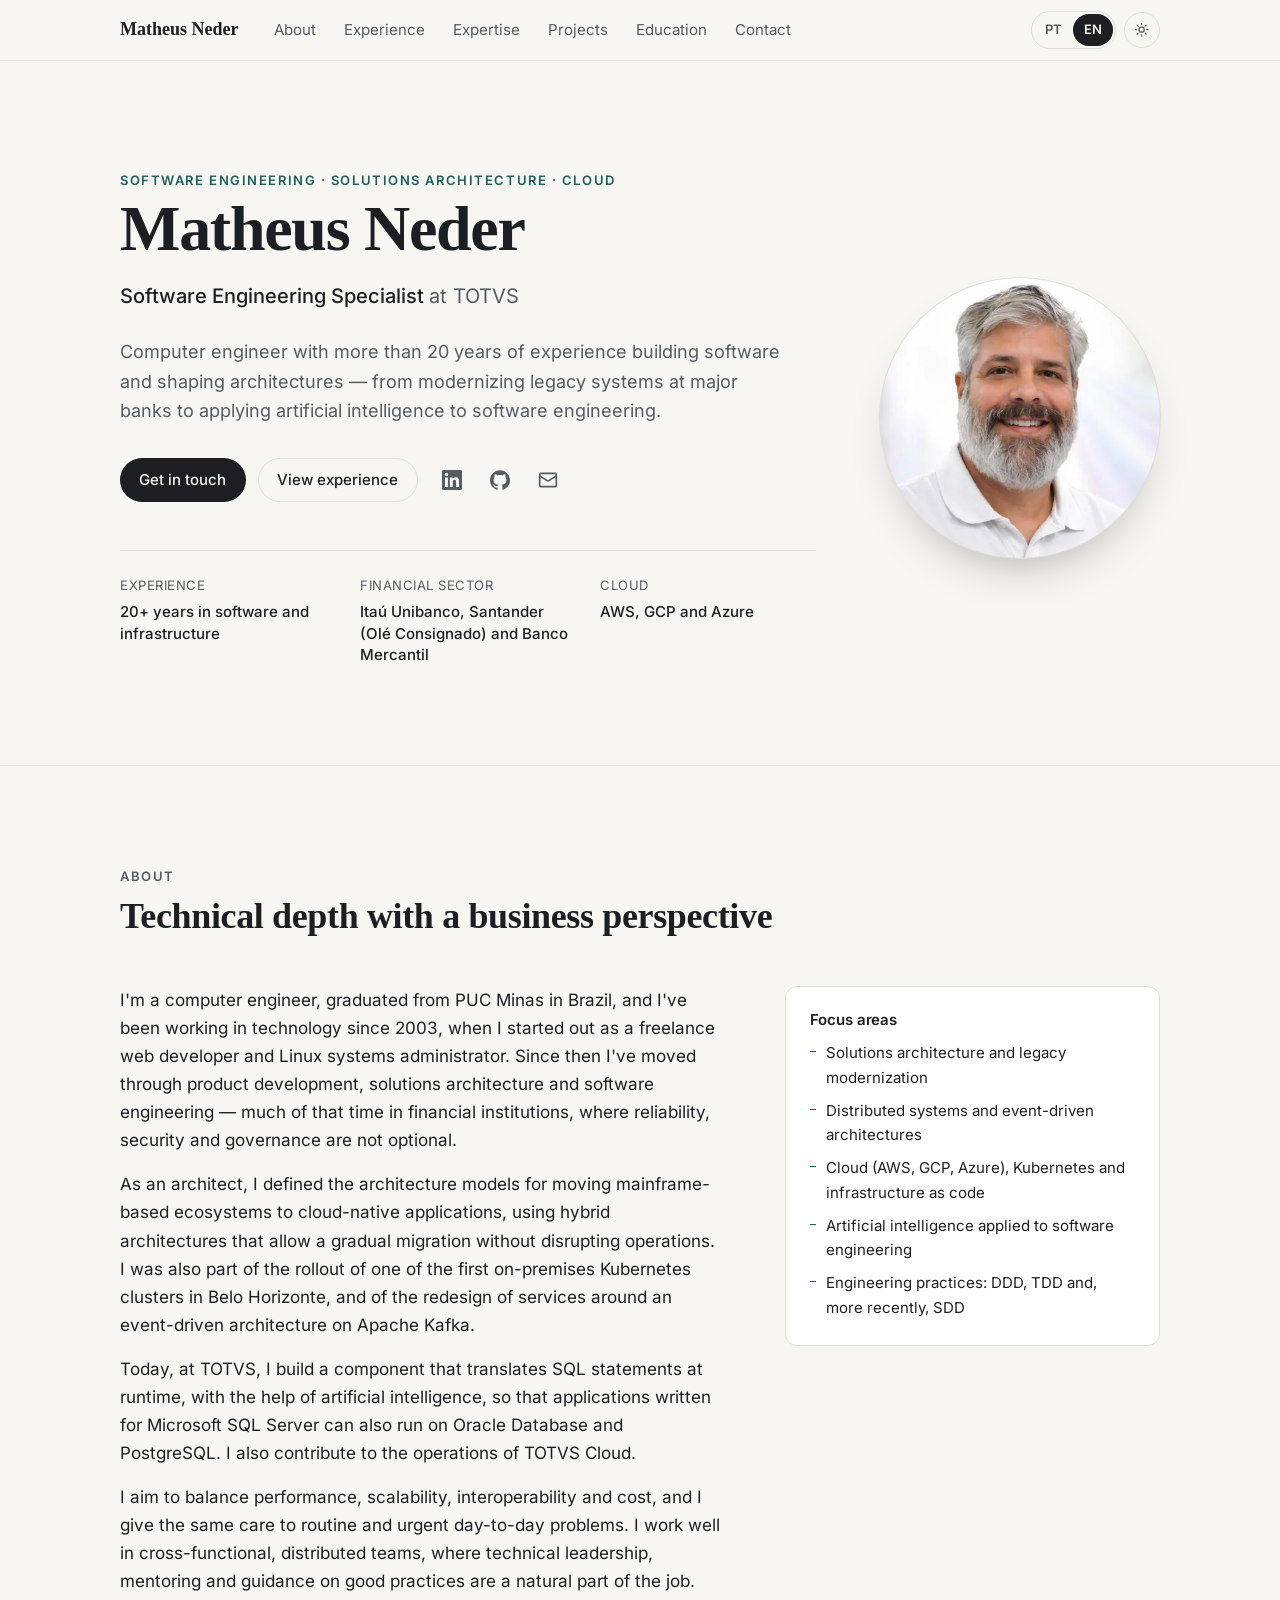
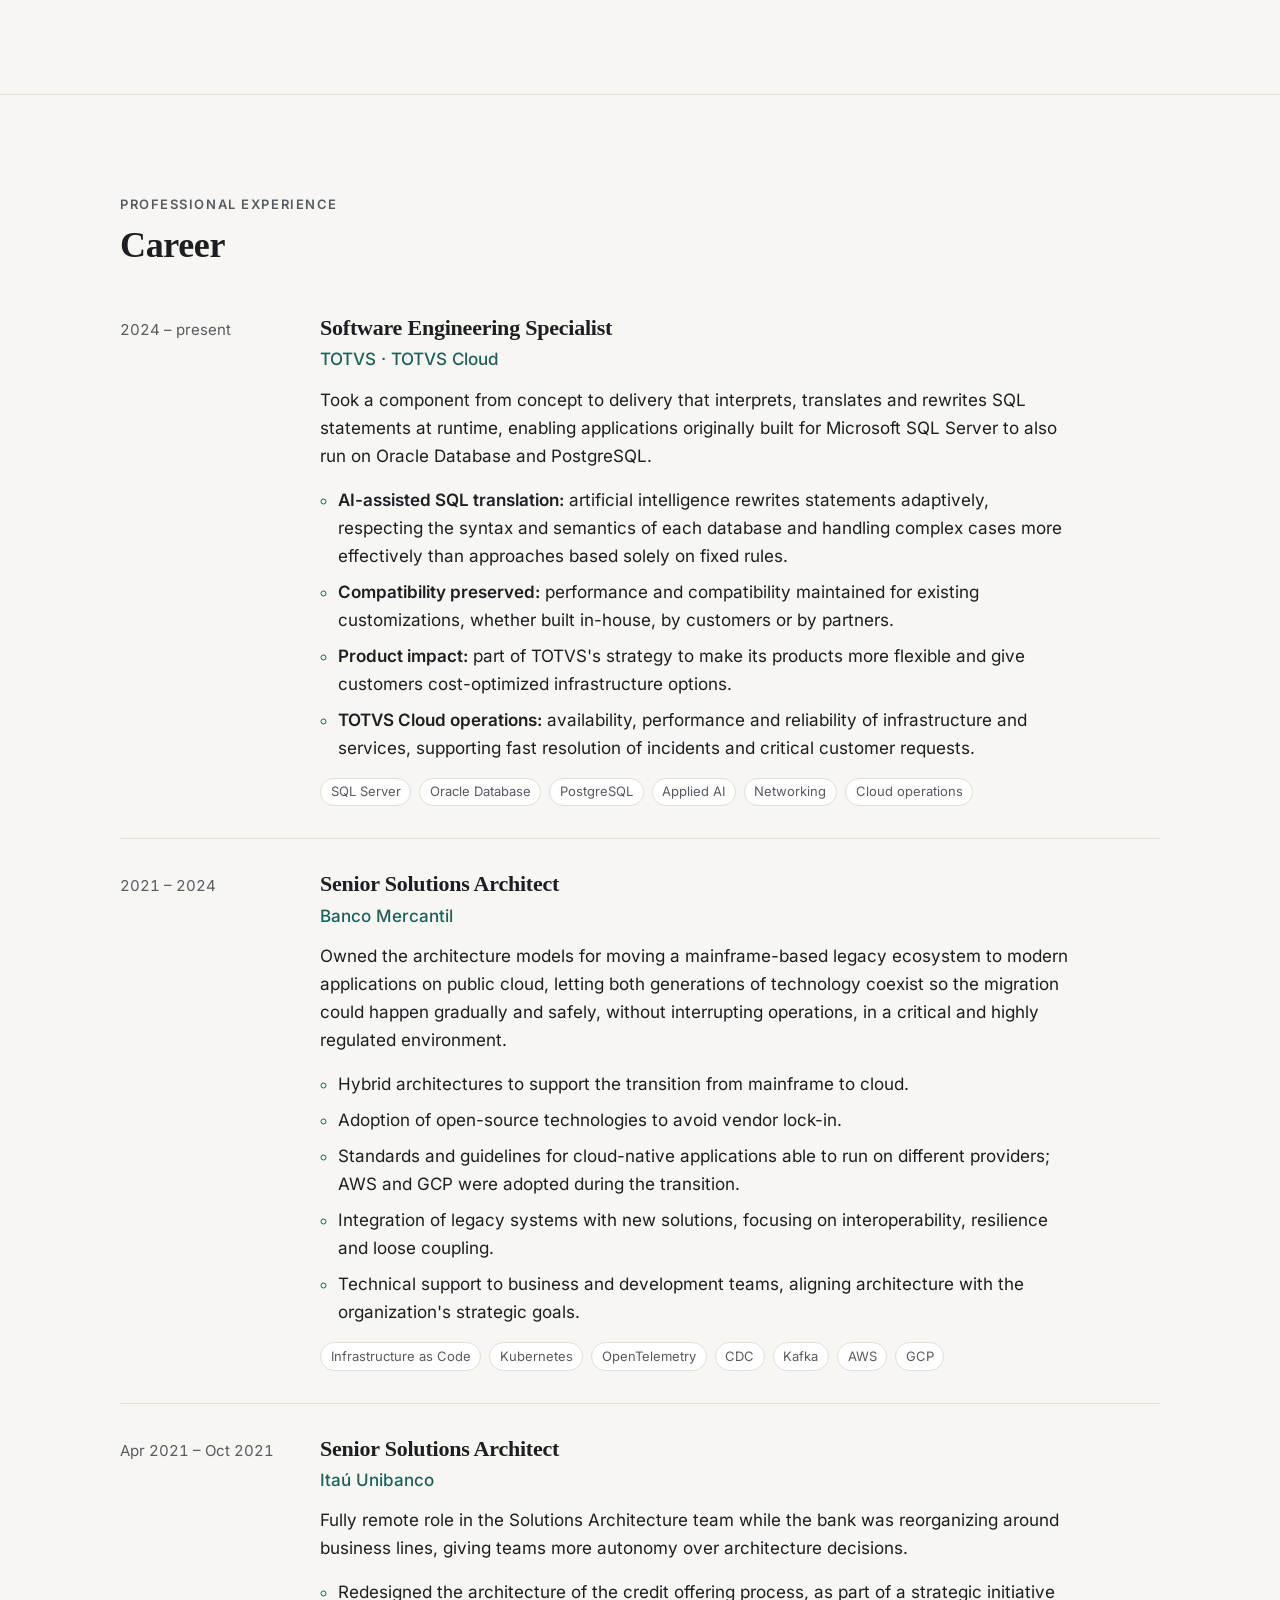
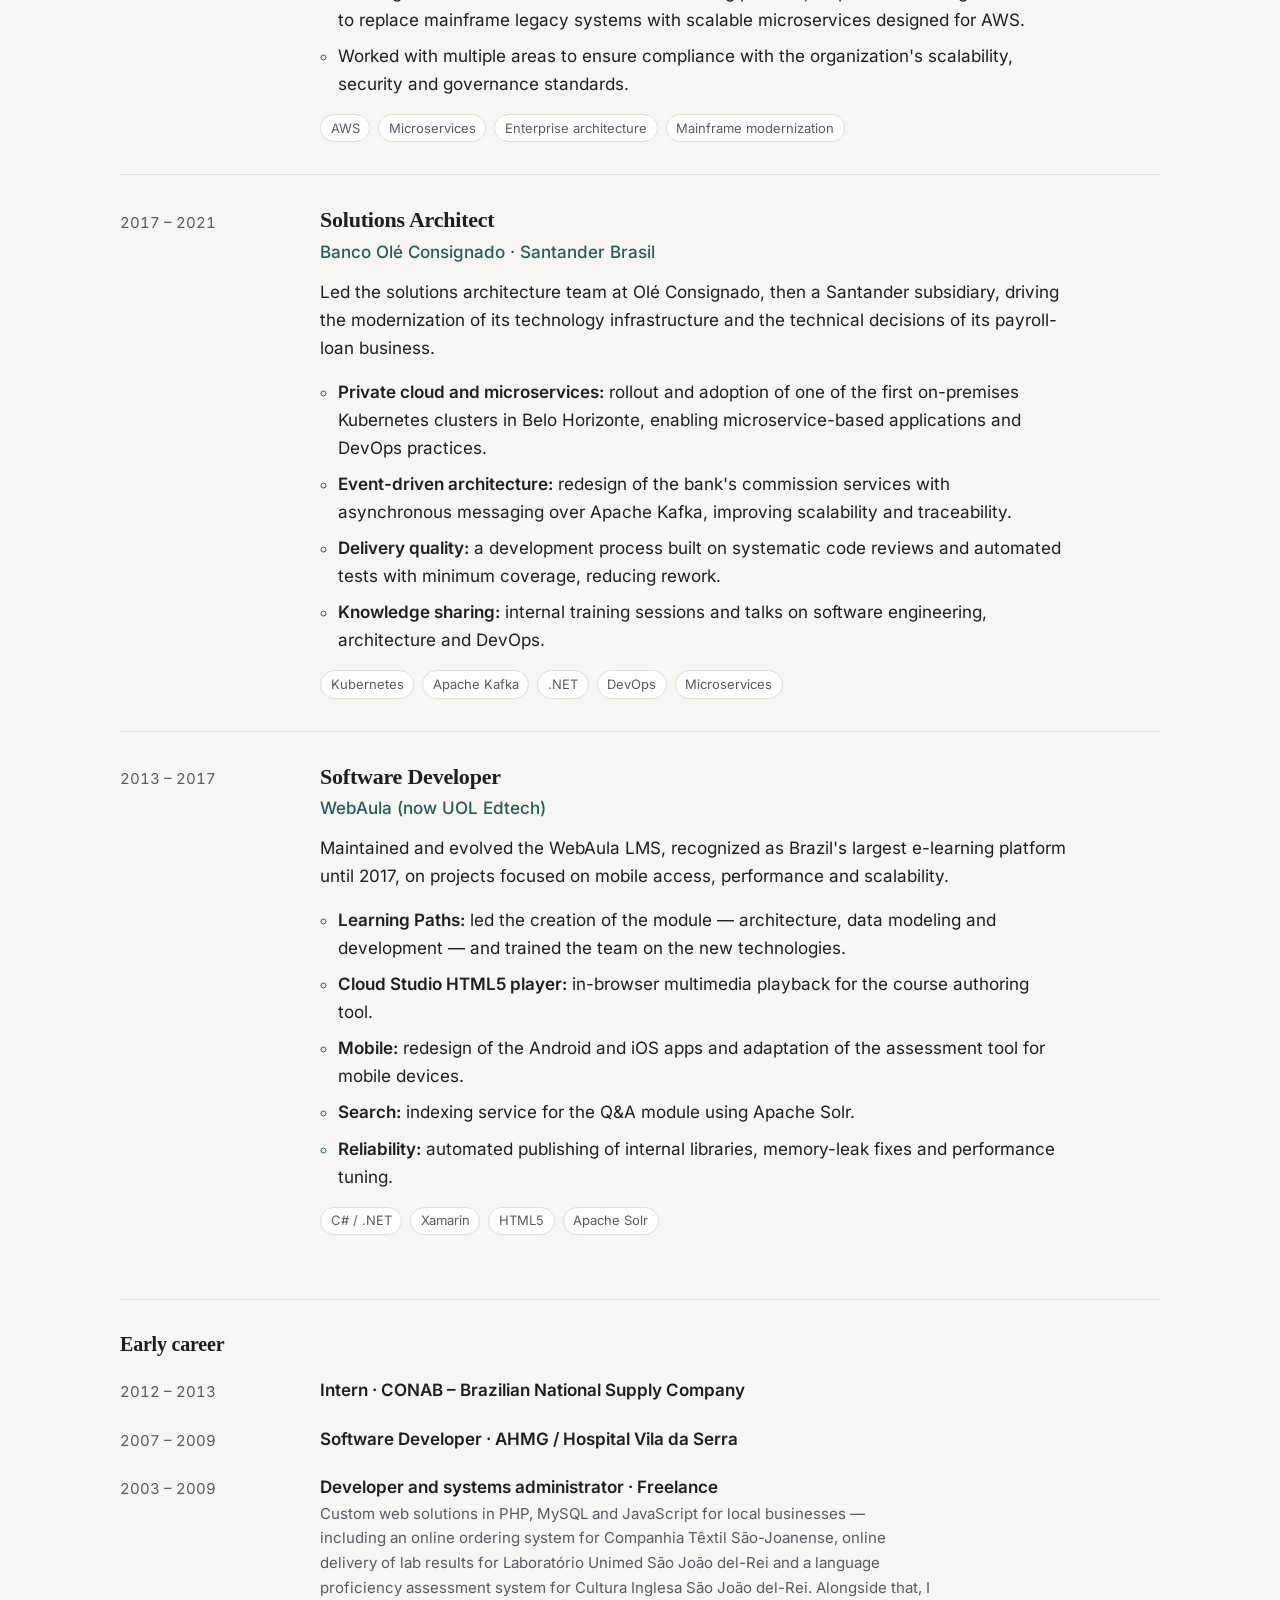
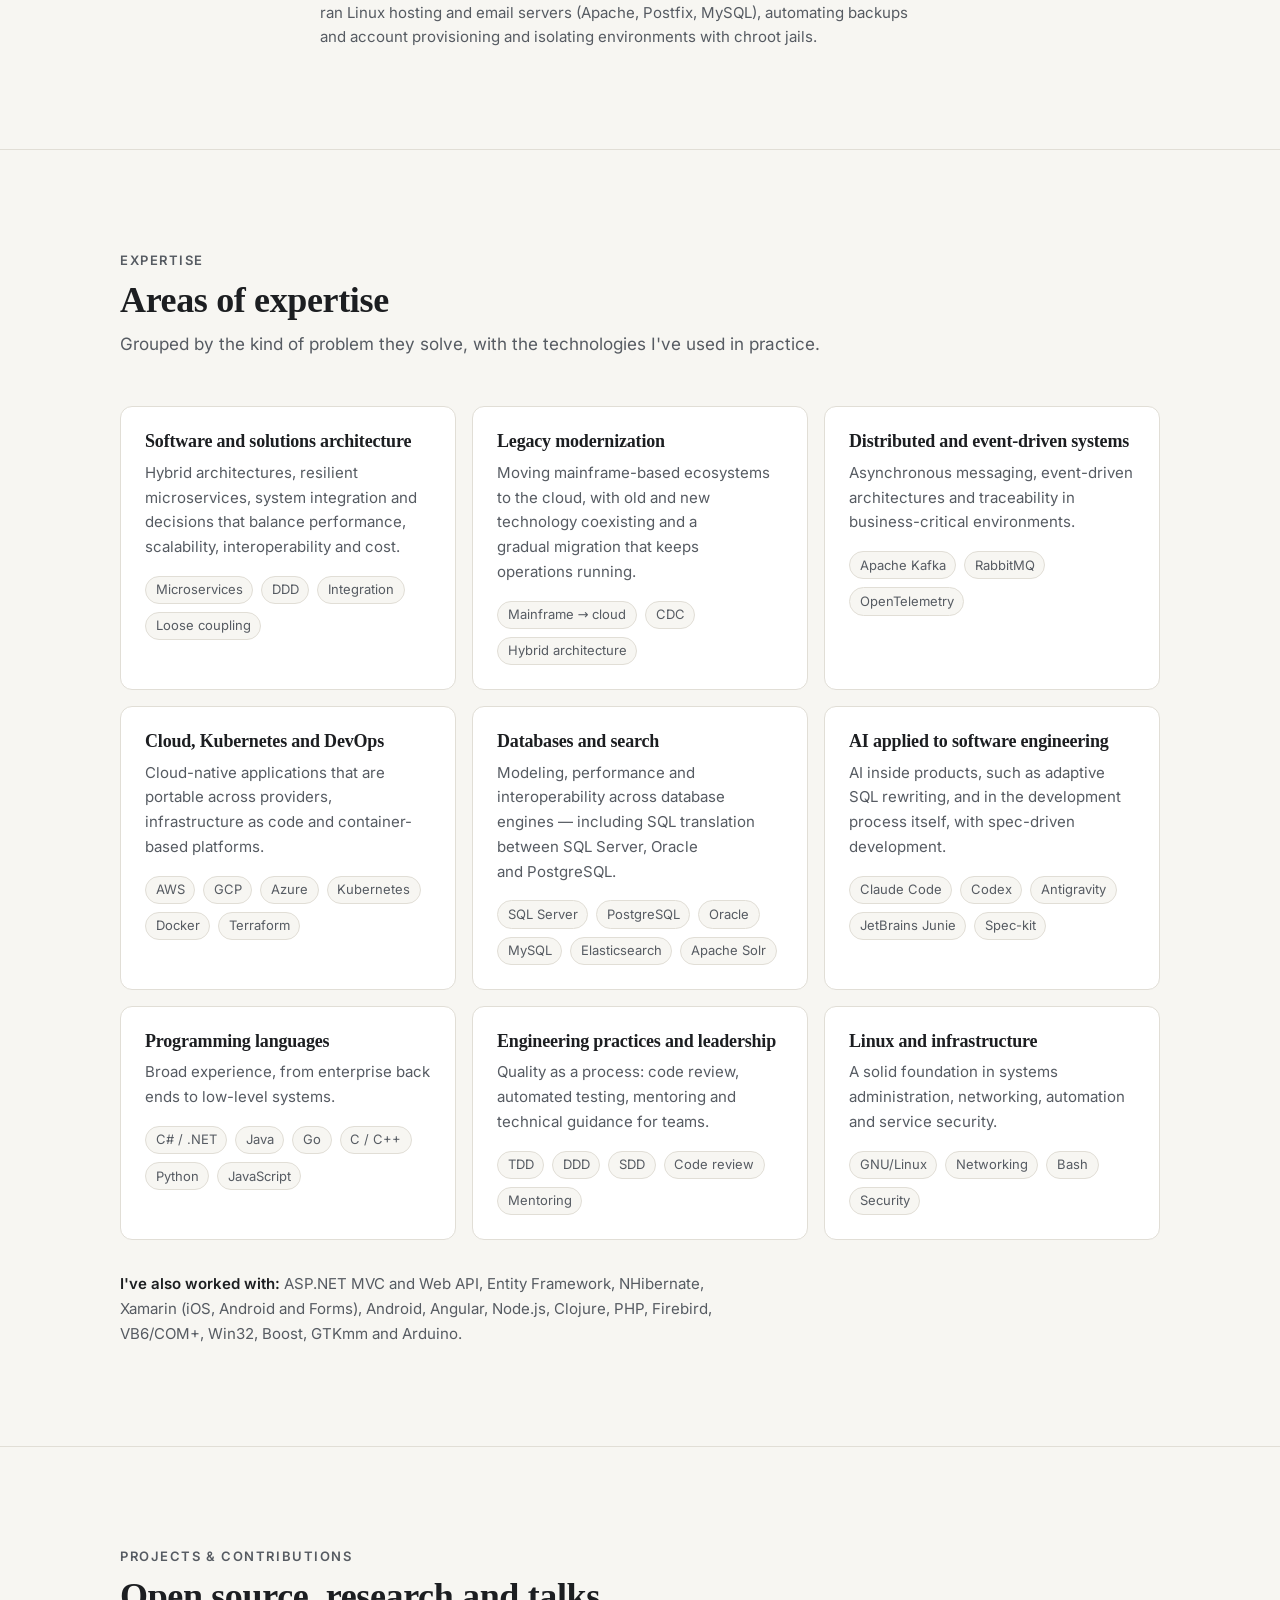
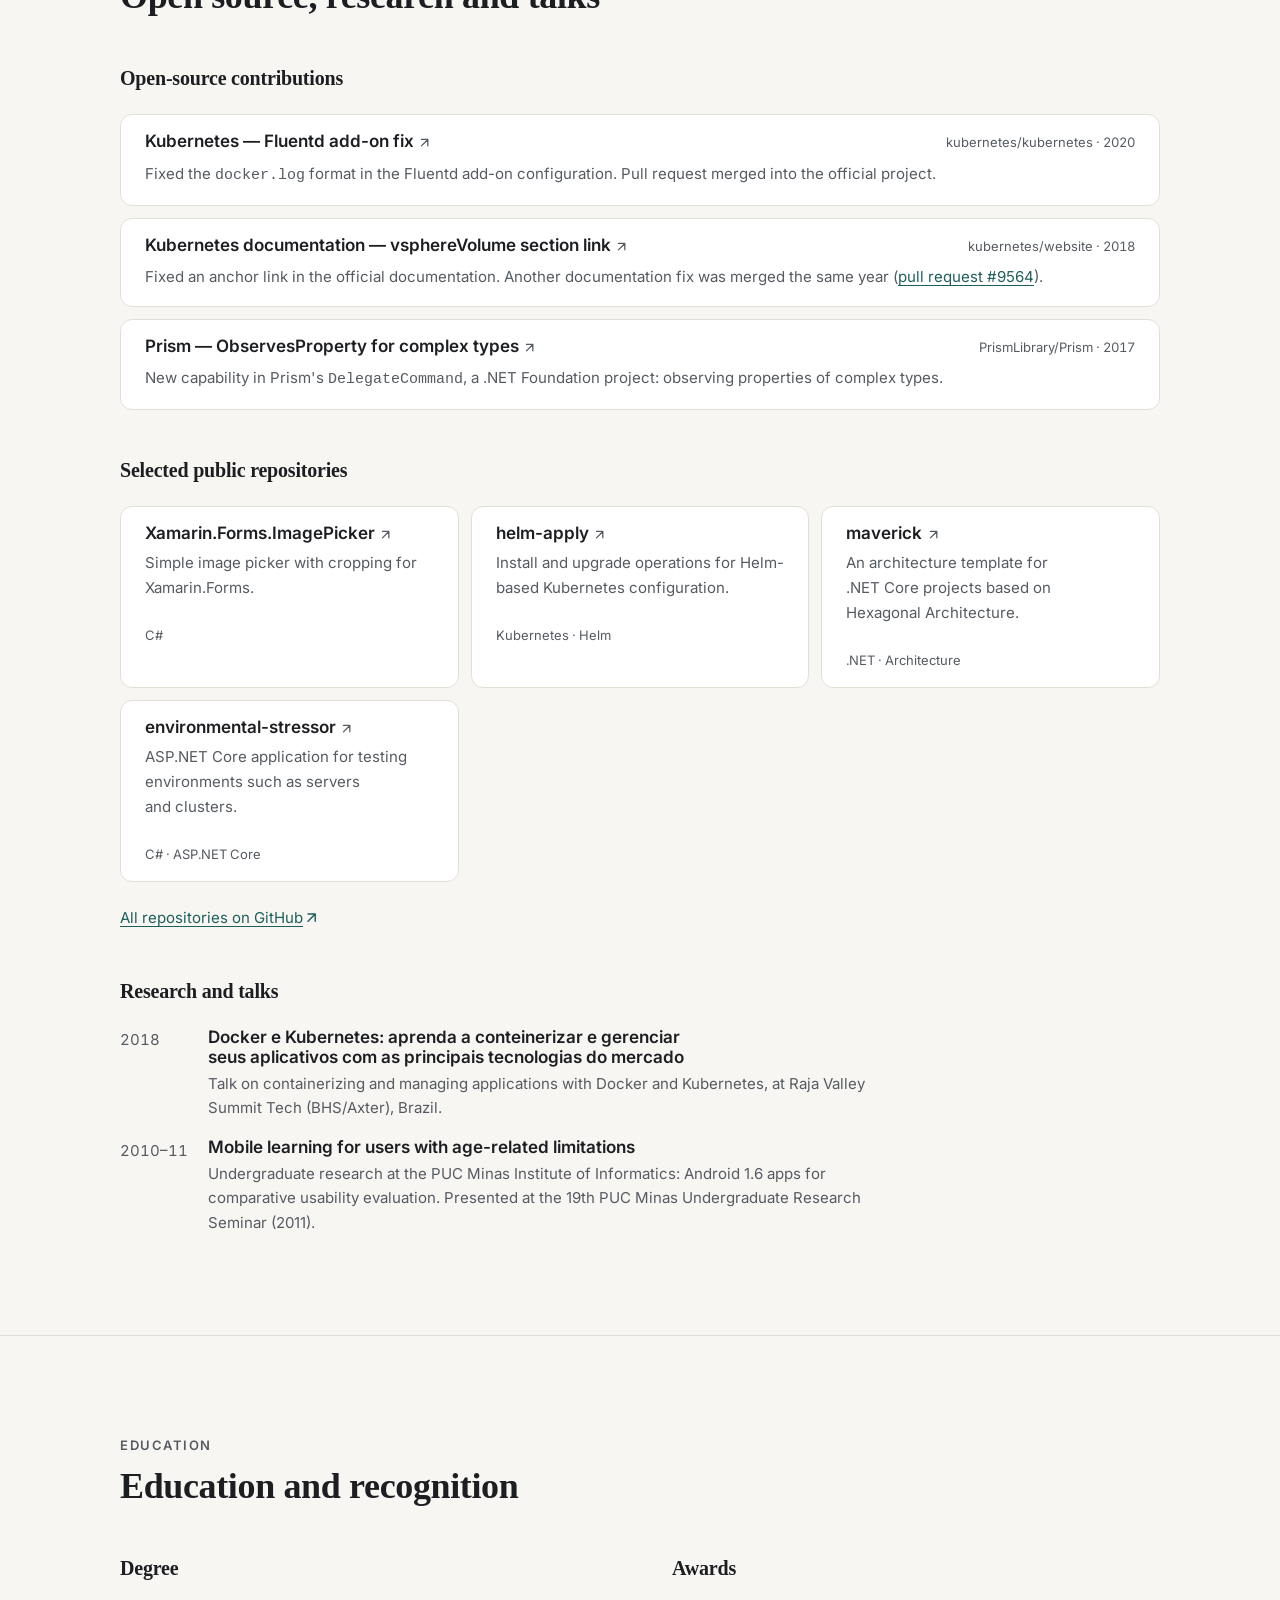
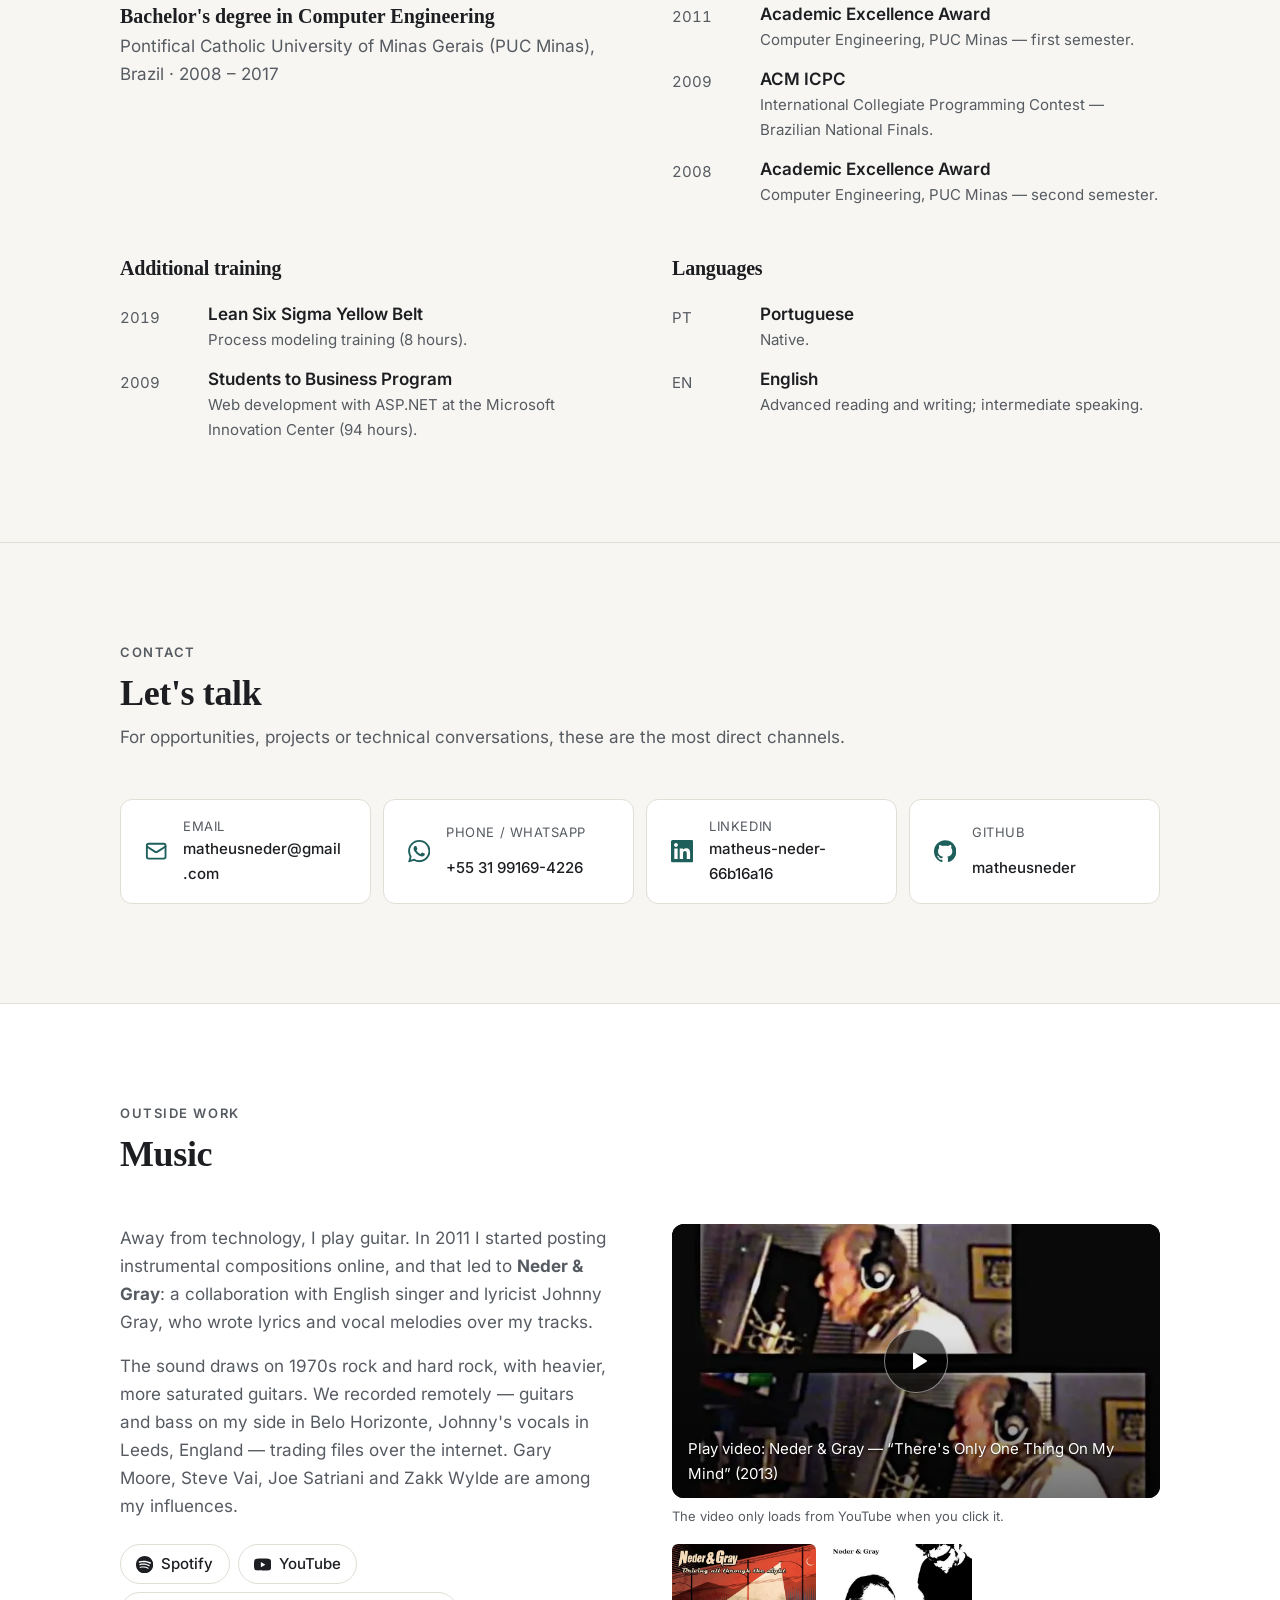
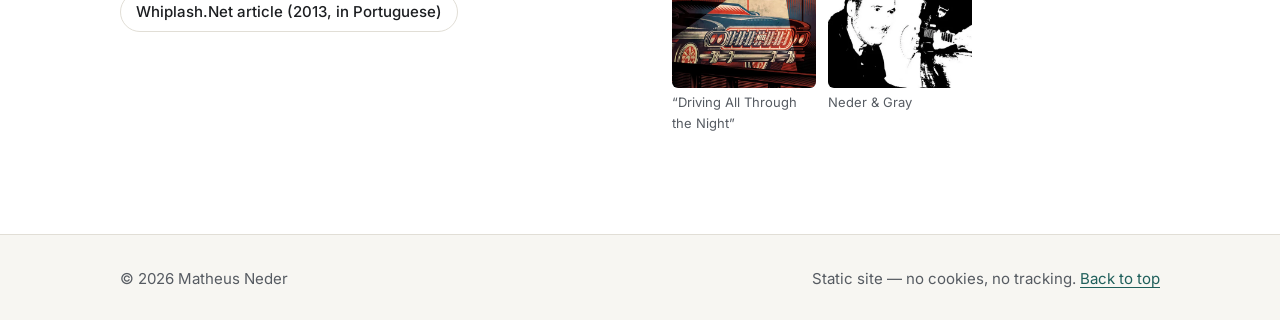
==== index.html @ 725be51c "Add static personal website (pt-BR and English) Static, dependency-free site with full pt-BR and Eng" ====
<!DOCTYPE html>
<html lang="en">
<head>
  <meta charset="utf-8">
  <meta name="viewport" content="width=device-width, initial-scale=1">
  <script>
    /* Language selection on the main URL:
       1. a language chosen earlier with the language switcher (localStorage "lang");
       2. otherwise the first Portuguese or English entry in the browser's language list;
       3. otherwise English. Without JavaScript, the links below are shown instead. */
    (function () {
      var lang = null;
      try { lang = localStorage.getItem("lang"); } catch (e) {}
      if (lang !== "pt-br" && lang !== "en") {
        lang = "en";
        var prefs = navigator.languages && navigator.languages.length ? navigator.languages : [navigator.language || ""];
        for (var i = 0; i < prefs.length; i++) {
          var l = String(prefs[i]).toLowerCase();
          if (l.indexOf("pt") === 0) { lang = "pt-br"; break; }
          if (l.indexOf("en") === 0) { lang = "en"; break; }
        }
      }
      location.replace(lang + "/" + location.hash);
    })();
  </script>
  <title>Matheus Neder — Software Engineering &amp; Solutions Architecture</title>
  <meta name="description" content="Matheus Neder — software engineering, solutions architecture and cloud. Site available in English and Brazilian Portuguese.">
  <meta name="color-scheme" content="light dark">
  <link rel="canonical" href="https://matheusneder.com/">
  <link rel="alternate" hreflang="pt-BR" href="https://matheusneder.com/pt-br/">
  <link rel="alternate" hreflang="en" href="https://matheusneder.com/en/">
  <link rel="alternate" hreflang="x-default" href="https://matheusneder.com/">
  <meta property="og:type" content="website">
  <meta property="og:site_name" content="Matheus Neder">
  <meta property="og:title" content="Matheus Neder — Software Engineering &amp; Solutions Architecture">
  <meta property="og:description" content="Software engineering, solutions architecture and cloud.">
  <meta property="og:url" content="https://matheusneder.com/">
  <meta property="og:image" content="https://matheusneder.com/assets/images/og-image.jpg">
  <meta property="og:image:width" content="1200">
  <meta property="og:image:height" content="630">
  <meta name="twitter:card" content="summary_large_image">
  <link rel="icon" href="favicon.svg" type="image/svg+xml">
  <link rel="apple-touch-icon" href="assets/icons/apple-touch-icon.png">
  <link rel="stylesheet" href="assets/css/main.css">
  <style>
    .chooser { min-height: 100vh; display: grid; place-items: center; text-align: center; padding: 2rem 1.25rem; }
    .chooser h1 { font-size: var(--fs-2xl); }
    .chooser p { margin: 0.75rem auto 0; max-width: 40ch; color: var(--c-muted); }
    .chooser .hero-actions { justify-content: center; }
  </style>
</head>
<body>
  <main class="chooser">
    <div>
      <h1>Matheus Neder</h1>
      <p>Software engineering · Solutions architecture · Cloud</p>
      <p lang="pt-BR">Engenharia de software · Arquitetura de soluções · Cloud</p>
      <nav class="hero-actions" aria-label="Language / Idioma">
        <a class="btn btn-primary" href="en/" hreflang="en" lang="en">English</a>
        <a class="btn btn-ghost" href="pt-br/" hreflang="pt-BR" lang="pt-BR">Português</a>
      </nav>
    </div>
  </main>
</body>
</html>
---- assets/css/main.css ----
/* ==========================================================================
   matheusneder.com — main stylesheet
   1. Fonts  2. Design tokens  3. Base  4. Layout  5. Header  6. Hero
   7. Sections  8. Components  9. Music  10. Footer  11. Motion  12. Print
   ========================================================================== */

/* 1. Fonts (self-hosted, SIL Open Font License) ---------------------------- */
@font-face {
  font-family: "Inter";
  src: url("../fonts/inter-latin-wght.woff2") format("woff2");
  font-weight: 100 900;
  font-style: normal;
  font-display: swap;
}
@font-face {
  font-family: "Source Serif 4";
  src: url("../fonts/source-serif-4-latin-wght.woff2") format("woff2");
  font-weight: 200 900;
  font-style: normal;
  font-display: swap;
}

/* 2. Design tokens -----------------------------------------------------------
   Colours use light-dark(): the first value is the light theme, the second
   the dark theme. The active scheme follows the OS unless the visitor picks
   one (html[data-theme]).                                                    */
:root {
  color-scheme: light dark;

  --c-bg:        light-dark(#f7f6f2, #121416);
  --c-surface:   light-dark(#ffffff, #1a1d20);
  --c-text:      light-dark(#1c1e21, #e9e7e2);
  --c-muted:     light-dark(#565b62, #a4a9af);
  --c-line:      light-dark(#e1ded6, #2b2f34);
  --c-accent:    light-dark(#1f5f5b, #7fc4ba);
  --c-accent-bg: light-dark(#e6efed, #1b2a29);
  --c-focus:     light-dark(#1f5f5b, #9fd8cf);

  --font-sans:  "Inter", system-ui, -apple-system, "Segoe UI", Roboto, sans-serif;
  --font-serif: "Source Serif 4", Georgia, "Times New Roman", serif;

  --fs-xs:  0.8125rem;
  --fs-sm:  0.9375rem;
  --fs-md:  1.0625rem;
  --fs-lg:  1.25rem;
  --fs-xl:  clamp(1.6rem, 1.2rem + 1.6vw, 2.25rem);
  --fs-2xl: clamp(2.5rem, 1.6rem + 3.6vw, 4rem);

  --space-1: 0.25rem;
  --space-2: 0.5rem;
  --space-3: 0.75rem;
  --space-4: 1rem;
  --space-5: 1.5rem;
  --space-6: 2rem;
  --space-7: 3rem;
  --space-8: clamp(4rem, 3rem + 4vw, 6.5rem);

  --radius:   0.75rem;
  --radius-s: 0.375rem;
  --measure:  68ch;
  --container: 70rem;
  --header-h: 3.75rem;
  --ease: cubic-bezier(0.2, 0.7, 0.2, 1);
}
:root[data-theme="light"] { color-scheme: light; }
:root[data-theme="dark"]  { color-scheme: dark; }

/* 3. Base ------------------------------------------------------------------ */
*, *::before, *::after { box-sizing: border-box; }

html {
  -webkit-text-size-adjust: 100%;
  text-size-adjust: 100%;
  scroll-behavior: smooth;
  scroll-padding-top: calc(var(--header-h) + var(--space-4));
}

body {
  margin: 0;
  background: var(--c-bg);
  color: var(--c-text);
  font-family: var(--font-sans);
  font-size: var(--fs-md);
  line-height: 1.65;
  font-feature-settings: "cv11", "ss01";
  -webkit-font-smoothing: antialiased;
  text-rendering: optimizeLegibility;
}

h1, h2, h3, h4 {
  margin: 0;
  font-family: var(--font-serif);
  font-weight: 600;
  line-height: 1.2;
  letter-spacing: -0.01em;
  text-wrap: balance;
}
h3 { font-size: var(--fs-lg); }
h4 { font-family: var(--font-sans); font-size: var(--fs-md); font-weight: 600; letter-spacing: 0; }

p { margin: 0 0 var(--space-4); text-wrap: pretty; }
p:last-child { margin-bottom: 0; }

ul, ol { margin: 0; padding: 0; }

a {
  color: var(--c-accent);
  text-decoration-thickness: 1px;
  text-underline-offset: 0.2em;
  transition: color 0.15s var(--ease), text-decoration-color 0.15s var(--ease);
}
a:hover { text-decoration-thickness: 2px; }

img { display: block; max-width: 100%; height: auto; }

:focus-visible {
  outline: 2px solid var(--c-focus);
  outline-offset: 3px;
  border-radius: var(--radius-s);
}

.icon {
  width: 1.15em;
  height: 1.15em;
  flex: none;
  vertical-align: -0.2em;
}

.visually-hidden {
  position: absolute !important;
  width: 1px; height: 1px;
  margin: -1px; padding: 0;
  overflow: hidden;
  clip: rect(0 0 0 0);
  white-space: nowrap;
  border: 0;
}

.skip-link {
  position: absolute;
  top: var(--space-2);
  left: var(--space-2);
  z-index: 100;
  padding: var(--space-2) var(--space-4);
  background: var(--c-text);
  color: var(--c-bg);
  border-radius: var(--radius-s);
  transform: translateY(-200%);
}
.skip-link:focus { transform: none; }

/* 4. Layout ---------------------------------------------------------------- */
.container {
  width: 100%;
  max-width: var(--container);
  margin-inline: auto;
  padding-inline: clamp(1.25rem, 4vw, 2.5rem);
}

.section { padding-block: var(--space-8); border-top: 1px solid var(--c-line); }

.section-head {
  display: grid;
  gap: var(--space-2);
  margin-bottom: var(--space-7);
  max-width: var(--measure);
}
.section-head h2 { font-size: var(--fs-xl); }
.section-head p { color: var(--c-muted); }

.eyebrow {
  margin: 0;
  color: var(--c-accent);
  font-family: var(--font-sans);
  font-size: var(--fs-xs);
  font-weight: 600;
  letter-spacing: 0.12em;
  text-transform: uppercase;
}

/* 5. Header ---------------------------------------------------------------- */
.site-header {
  position: sticky;
  top: 0;
  z-index: 50;
  background: color-mix(in srgb, var(--c-bg) 92%, transparent);
  border-bottom: 1px solid var(--c-line);
  backdrop-filter: saturate(1.4) blur(10px);
  -webkit-backdrop-filter: saturate(1.4) blur(10px);
}
.site-header .container {
  display: flex;
  align-items: center;
  gap: var(--space-5);
  min-height: var(--header-h);
}

.brand {
  flex: none;
  color: var(--c-text);
  font-family: var(--font-serif);
  font-size: 1.125rem;
  font-weight: 600;
  text-decoration: none;
}

.site-nav { flex: 1; min-width: 0; }
.site-nav ul {
  display: flex;
  gap: var(--space-1);
  list-style: none;
  overflow-x: auto;
  scrollbar-width: none;
}
.site-nav ul::-webkit-scrollbar { display: none; }
.site-nav a {
  display: block;
  padding: var(--space-2) var(--space-3);
  color: var(--c-muted);
  font-size: var(--fs-sm);
  white-space: nowrap;
  text-decoration: none;
  border-radius: var(--radius-s);
}
.site-nav a:hover,
.site-nav a[aria-current="true"] { color: var(--c-text); }
.site-nav a[aria-current="true"] { background: var(--c-accent-bg); }

.header-tools { display: flex; align-items: center; gap: var(--space-2); flex: none; }

.lang-switch {
  display: flex;
  border: 1px solid var(--c-line);
  border-radius: 999px;
  padding: 2px;
  font-size: var(--fs-xs);
  font-weight: 600;
  letter-spacing: 0.04em;
}
.lang-switch a {
  display: block;
  padding: 0.3rem 0.65rem;
  color: var(--c-muted);
  text-decoration: none;
  border-radius: 999px;
}
.lang-switch a:hover { color: var(--c-text); }
.lang-switch abbr { text-decoration: none; }
.lang-switch a[aria-current="page"] { background: var(--c-text); color: var(--c-bg); }

.theme-toggle {
  display: inline-grid;
  place-items: center;
  width: 2.25rem;
  height: 2.25rem;
  padding: 0;
  color: var(--c-muted);
  background: transparent;
  border: 1px solid var(--c-line);
  border-radius: 999px;
  cursor: pointer;
}
.theme-toggle:hover { color: var(--c-text); }
.theme-toggle[hidden] { display: none; }
.theme-toggle .icon-moon { display: none; }
:root[data-active-theme="dark"] .theme-toggle .icon-sun { display: none; }
:root[data-active-theme="dark"] .theme-toggle .icon-moon { display: block; }

@media (max-width: 52rem) {
  .site-header .container { flex-wrap: wrap; row-gap: 0; padding-top: var(--space-2); }
  .brand { flex: 1; }
  .site-nav { order: 3; flex-basis: 100%; margin-inline: calc(var(--space-3) * -1); }
}

/* 6. Hero ------------------------------------------------------------------ */
.hero { padding-block: clamp(3.5rem, 2rem + 6vw, 7rem) var(--space-8); }
.hero .container {
  display: grid;
  grid-template-columns: minmax(0, 1fr) auto;
  gap: clamp(2rem, 5vw, 5rem);
  align-items: center;
}
.hero h1 { font-size: var(--fs-2xl); font-weight: 600; letter-spacing: -0.02em; }
.hero .role {
  margin: var(--space-3) 0 var(--space-5);
  color: var(--c-text);
  font-size: var(--fs-lg);
  font-weight: 500;
}
.hero .role span { color: var(--c-muted); font-weight: 400; }
.hero .lead { max-width: 60ch; color: var(--c-muted); font-size: 1.125rem; }

.hero-portrait {
  width: clamp(11rem, 22vw, 17.5rem);
  aspect-ratio: 1;
  margin: 0;
  border-radius: 50%;
  overflow: hidden;
  background: var(--c-line);
  box-shadow: 0 0 0 1px var(--c-line), 0 24px 48px -24px rgb(0 0 0 / 0.35);
}
.hero-portrait img { width: 100%; height: 100%; object-fit: cover; }

.hero-actions {
  display: flex;
  flex-wrap: wrap;
  align-items: center;
  gap: var(--space-3);
  margin-top: var(--space-6);
}

.facts {
  display: grid;
  grid-template-columns: repeat(3, minmax(0, 1fr));
  gap: var(--space-5);
  margin: var(--space-7) 0 0;
  padding-top: var(--space-5);
  border-top: 1px solid var(--c-line);
  max-width: 44rem;
}
.facts div { display: grid; gap: var(--space-1); align-content: start; }
.facts dt { color: var(--c-muted); font-size: var(--fs-xs); letter-spacing: 0.04em; text-transform: uppercase; }
.facts dd { margin: 0; font-size: var(--fs-sm); font-weight: 500; line-height: 1.45; }

@media (max-width: 44rem) {
  .hero .container { grid-template-columns: 1fr; }
  .hero-portrait { order: -1; width: 8.5rem; }
  .facts { grid-template-columns: 1fr; gap: var(--space-4); }
}

/* 7. Sections -------------------------------------------------------------- */

/* About */
.about-grid {
  display: grid;
  grid-template-columns: minmax(0, 1.6fr) minmax(0, 1fr);
  gap: clamp(2rem, 5vw, 4.5rem);
}
.about-text { max-width: var(--measure); font-size: 1.0625rem; }
.about-aside {
  align-self: start;
  padding: var(--space-5);
  background: var(--c-surface);
  border: 1px solid var(--c-line);
  border-radius: var(--radius);
}
.about-aside h3 { margin-bottom: var(--space-3); font-family: var(--font-sans); font-size: var(--fs-sm); font-weight: 600; }
.about-aside ul { list-style: none; display: grid; gap: var(--space-2); font-size: var(--fs-sm); }
.about-aside li { padding-left: 1rem; position: relative; }
.about-aside li::before {
  content: "";
  position: absolute;
  left: 0; top: 0.68em;
  width: 0.4rem; height: 1px;
  background: var(--c-accent);
}
@media (max-width: 52rem) { .about-grid { grid-template-columns: 1fr; } }

/* Experience timeline */
.timeline { list-style: none; display: grid; gap: 0; }
.job {
  display: grid;
  grid-template-columns: 11rem minmax(0, 1fr);
  gap: var(--space-5);
  padding-block: var(--space-6);
  border-top: 1px solid var(--c-line);
}
.job:first-child { border-top: 0; padding-top: 0; }
.job-period {
  margin: 0;
  color: var(--c-muted);
  font-size: var(--fs-sm);
  font-variant-numeric: tabular-nums;
  padding-top: 0.2rem;
}
.job-head { margin-bottom: var(--space-3); }
.job-head h3 { font-size: 1.375rem; }
.job-org { margin: var(--space-1) 0 0; color: var(--c-accent); font-weight: 500; }
.job-body { max-width: var(--measure); }
.job-body > p { color: var(--c-text); }
.job-body ul:not(.tags) { margin: var(--space-4) 0 0; padding-left: 1.1rem; display: grid; gap: var(--space-2); }
.job-body li::marker { color: var(--c-accent); }
.job-body li strong { font-weight: 600; }

.tags { list-style: none; display: flex; flex-wrap: wrap; gap: var(--space-2); margin-top: var(--space-4); padding: 0; }
.tags li {
  padding: 0.15rem 0.6rem;
  color: var(--c-muted);
  font-size: var(--fs-xs);
  background: var(--c-surface);
  border: 1px solid var(--c-line);
  border-radius: 999px;
}

.early-career { margin-top: var(--space-6); padding-top: var(--space-6); border-top: 1px solid var(--c-line); }
.early-career > h3 { margin-bottom: var(--space-5); font-size: var(--fs-lg); }
.early-list { list-style: none; display: grid; gap: var(--space-5); }
.early-list li { display: grid; grid-template-columns: 11rem minmax(0, 1fr); gap: var(--space-5); }
.early-list .job-period { padding-top: 0; }
.early-list p { max-width: var(--measure); color: var(--c-muted); font-size: var(--fs-sm); }
.early-list h4 { margin-bottom: var(--space-1); }

@media (max-width: 44rem) {
  .job, .early-list li { grid-template-columns: 1fr; gap: var(--space-2); }
}

/* Expertise */
.expertise-grid {
  display: grid;
  grid-template-columns: repeat(auto-fill, minmax(min(100%, 19rem), 1fr));
  gap: var(--space-4);
  list-style: none;
}
.card {
  padding: var(--space-5);
  background: var(--c-surface);
  border: 1px solid var(--c-line);
  border-radius: var(--radius);
}
.card h3 { margin-bottom: var(--space-2); font-size: 1.125rem; }
.card p { color: var(--c-muted); font-size: var(--fs-sm); }
.card .tags { margin-top: var(--space-4); }
.card .tags li { background: var(--c-bg); }

.also { margin-top: var(--space-6); color: var(--c-muted); font-size: var(--fs-sm); max-width: var(--measure); }
.also strong { color: var(--c-text); font-weight: 600; }

/* Projects */
.subsection + .subsection { margin-top: var(--space-7); }
.subsection > h3 { margin-bottom: var(--space-5); font-size: var(--fs-lg); }

.link-list { list-style: none; display: grid; gap: var(--space-3); }
.link-item {
  display: grid;
  grid-template-columns: minmax(0, 1fr) auto;
  gap: var(--space-2) var(--space-5);
  align-items: baseline;
  padding: var(--space-4) var(--space-5);
  background: var(--c-surface);
  border: 1px solid var(--c-line);
  border-radius: var(--radius);
}
.link-item h4 a { color: var(--c-text); text-decoration: none; }
.link-item h4 a:hover { color: var(--c-accent); }
.link-item h4 a::after { content: ""; position: absolute; inset: 0; border-radius: var(--radius); }
.link-item { position: relative; transition: border-color 0.15s var(--ease); }
.link-item:hover { border-color: var(--c-accent); }
.link-item:has(a:focus-visible) { outline: 2px solid var(--c-focus); outline-offset: 3px; }
.link-item h4 a:focus-visible { outline: none; }
.link-item p { grid-column: 1 / -1; color: var(--c-muted); font-size: var(--fs-sm); }
.link-item p a { position: relative; z-index: 1; }
.link-item .meta { color: var(--c-muted); font-size: var(--fs-xs); white-space: nowrap; font-variant-numeric: tabular-nums; }
.link-item .icon { width: 0.9em; height: 0.9em; margin-left: 0.2em; color: var(--c-muted); }

.repo-grid {
  list-style: none;
  display: grid;
  grid-template-columns: repeat(auto-fill, minmax(min(100%, 20rem), 1fr));
  gap: var(--space-3);
}
.repo-grid .link-item { grid-template-columns: 1fr; height: 100%; align-content: start; }
.repo-grid .meta { order: 3; }

.plain-list { list-style: none; display: grid; gap: var(--space-4); max-width: var(--measure); }
.plain-list li { display: grid; grid-template-columns: 4.5rem minmax(0, 1fr); gap: var(--space-4); }
.plain-list .year { color: var(--c-muted); font-size: var(--fs-sm); font-variant-numeric: tabular-nums; padding-top: 0.1rem; }
.plain-list p { color: var(--c-muted); font-size: var(--fs-sm); }
.plain-list h4 { margin-bottom: var(--space-1); }

.more-link { margin-top: var(--space-5); font-size: var(--fs-sm); }

/* Education */
.edu-grid {
  display: grid;
  grid-template-columns: repeat(2, minmax(0, 1fr));
  gap: var(--space-7) clamp(2rem, 5vw, 4.5rem);
}
.edu-grid h3 { margin-bottom: var(--space-5); font-size: var(--fs-lg); }
.degree h4 { font-family: var(--font-serif); font-size: 1.25rem; font-weight: 600; }
.degree p { margin-top: var(--space-1); color: var(--c-muted); }
@media (max-width: 52rem) { .edu-grid { grid-template-columns: 1fr; } }

/* 8. Components ------------------------------------------------------------ */
.btn {
  display: inline-flex;
  align-items: center;
  gap: var(--space-2);
  min-height: 2.75rem;
  padding: 0.55rem 1.15rem;
  font-size: var(--fs-sm);
  font-weight: 500;
  text-decoration: none;
  border-radius: 999px;
  border: 1px solid transparent;
  transition: background-color 0.15s var(--ease), color 0.15s var(--ease), border-color 0.15s var(--ease);
}
.btn-primary { background: var(--c-text); color: var(--c-bg); }
.btn-primary:hover { background: var(--c-accent); color: light-dark(#fff, #0f1a19); }
.btn-ghost { color: var(--c-text); border-color: var(--c-line); }
.btn-ghost:hover { border-color: var(--c-text); }

.icon-links { display: flex; gap: var(--space-1); list-style: none; }
.icon-links a {
  display: inline-grid;
  place-items: center;
  width: 2.75rem;
  height: 2.75rem;
  color: var(--c-muted);
  border-radius: 999px;
}
.icon-links a:hover { color: var(--c-text); background: var(--c-accent-bg); }
.icon-links .icon { width: 1.25rem; height: 1.25rem; }

/* Contact */
.contact-list {
  list-style: none;
  display: grid;
  grid-template-columns: repeat(auto-fill, minmax(min(100%, 15rem), 1fr));
  gap: var(--space-3);
}
.contact-list a {
  display: grid;
  grid-template-columns: auto minmax(0, 1fr);
  gap: 0 var(--space-4);
  align-items: center;
  height: 100%;
  padding: var(--space-4) var(--space-5);
  color: var(--c-text);
  text-decoration: none;
  background: var(--c-surface);
  border: 1px solid var(--c-line);
  border-radius: var(--radius);
  transition: border-color 0.15s var(--ease);
}
.contact-list a:hover { border-color: var(--c-accent); }
.contact-list .icon { grid-row: span 2; width: 1.4rem; height: 1.4rem; color: var(--c-accent); }
.contact-list .label { color: var(--c-muted); font-size: var(--fs-xs); letter-spacing: 0.04em; text-transform: uppercase; }
.contact-list .value { font-size: var(--fs-sm); font-weight: 500; overflow-wrap: anywhere; }

/* 9. Music (personal interests — intentionally low-key) -------------------- */
.section-personal { background: var(--c-surface); }
.music {
  display: grid;
  grid-template-columns: minmax(0, 1fr) minmax(0, 1fr);
  gap: clamp(2rem, 5vw, 4rem);
  align-items: start;
}
.music-text { max-width: 60ch; }
.music-text p { color: var(--c-muted); }
.music-links { display: flex; flex-wrap: wrap; gap: var(--space-2); margin-top: var(--space-5); list-style: none; }
.music-links .btn { min-height: 2.5rem; padding: 0.4rem 0.95rem; }

.video {
  position: relative;
  aspect-ratio: 16 / 9;
  overflow: hidden;
  background: #000;
  border-radius: var(--radius);
}
.video img, .video iframe { position: absolute; inset: 0; width: 100%; height: 100%; border: 0; object-fit: cover; }
.video-play {
  position: absolute;
  inset: 0;
  display: grid;
  place-items: center;
  width: 100%;
  padding: 0;
  color: #fff;
  font: inherit;
  text-decoration: none;
  background: linear-gradient(to top, rgb(0 0 0 / 0.55), rgb(0 0 0 / 0.1) 60%);
  border: 0;
  cursor: pointer;
}
.video-play .play-badge {
  display: grid;
  place-items: center;
  width: 4rem; height: 4rem;
  background: rgb(0 0 0 / 0.6);
  border: 1px solid rgb(255 255 255 / 0.5);
  border-radius: 50%;
  transition: transform 0.2s var(--ease), background-color 0.2s var(--ease);
}
.video-play:hover .play-badge { transform: scale(1.06); background: rgb(0 0 0 / 0.8); }
.video-play .play-badge .icon { width: 1.5rem; height: 1.5rem; margin-left: 0.2rem; }
.video-play .video-caption {
  position: absolute;
  left: var(--space-4); right: var(--space-4); bottom: var(--space-3);
  font-size: var(--fs-sm);
  text-align: left;
  text-shadow: 0 1px 2px rgb(0 0 0 / 0.6);
}
.video-note { margin-top: var(--space-2); color: var(--c-muted); font-size: var(--fs-xs); }

.music-gallery { display: grid; grid-template-columns: repeat(2, minmax(0, 9rem)); gap: var(--space-3); margin-top: var(--space-4); }
.music-gallery figure { margin: 0; }
.music-gallery img { width: 100%; aspect-ratio: 1; object-fit: cover; border-radius: var(--radius-s); }
.music-gallery figcaption { margin-top: var(--space-1); color: var(--c-muted); font-size: var(--fs-xs); }

@media (max-width: 52rem) { .music { grid-template-columns: 1fr; } }

/* 10. Footer --------------------------------------------------------------- */
.site-footer { padding-block: var(--space-6); border-top: 1px solid var(--c-line); color: var(--c-muted); font-size: var(--fs-sm); }
.site-footer .container { display: flex; flex-wrap: wrap; justify-content: space-between; align-items: center; gap: var(--space-4); }
.site-footer p { margin: 0; }

/* 11. Motion --------------------------------------------------------------- */
@media (prefers-reduced-motion: no-preference) {
  .hero-text, .hero-portrait { animation: rise 0.7s var(--ease) both; }
  .hero-portrait { animation-delay: 0.08s; }
  @keyframes rise { from { opacity: 0; transform: translateY(10px); } }
}
@media (prefers-reduced-motion: reduce) {
  html { scroll-behavior: auto; }
  *, *::before, *::after { transition-duration: 0.01ms !important; animation-duration: 0.01ms !important; }
}

/* 12. Print ---------------------------------------------------------------- */
@media print {
  :root { color-scheme: light; }
  .site-header, .skip-link, .hero-actions, .section-personal, .site-footer { display: none; }
  .section { padding-block: 1.5rem; break-inside: auto; }
  .card, .link-item, .contact-list a { border-color: #ccc; }
  a { color: inherit; }
}
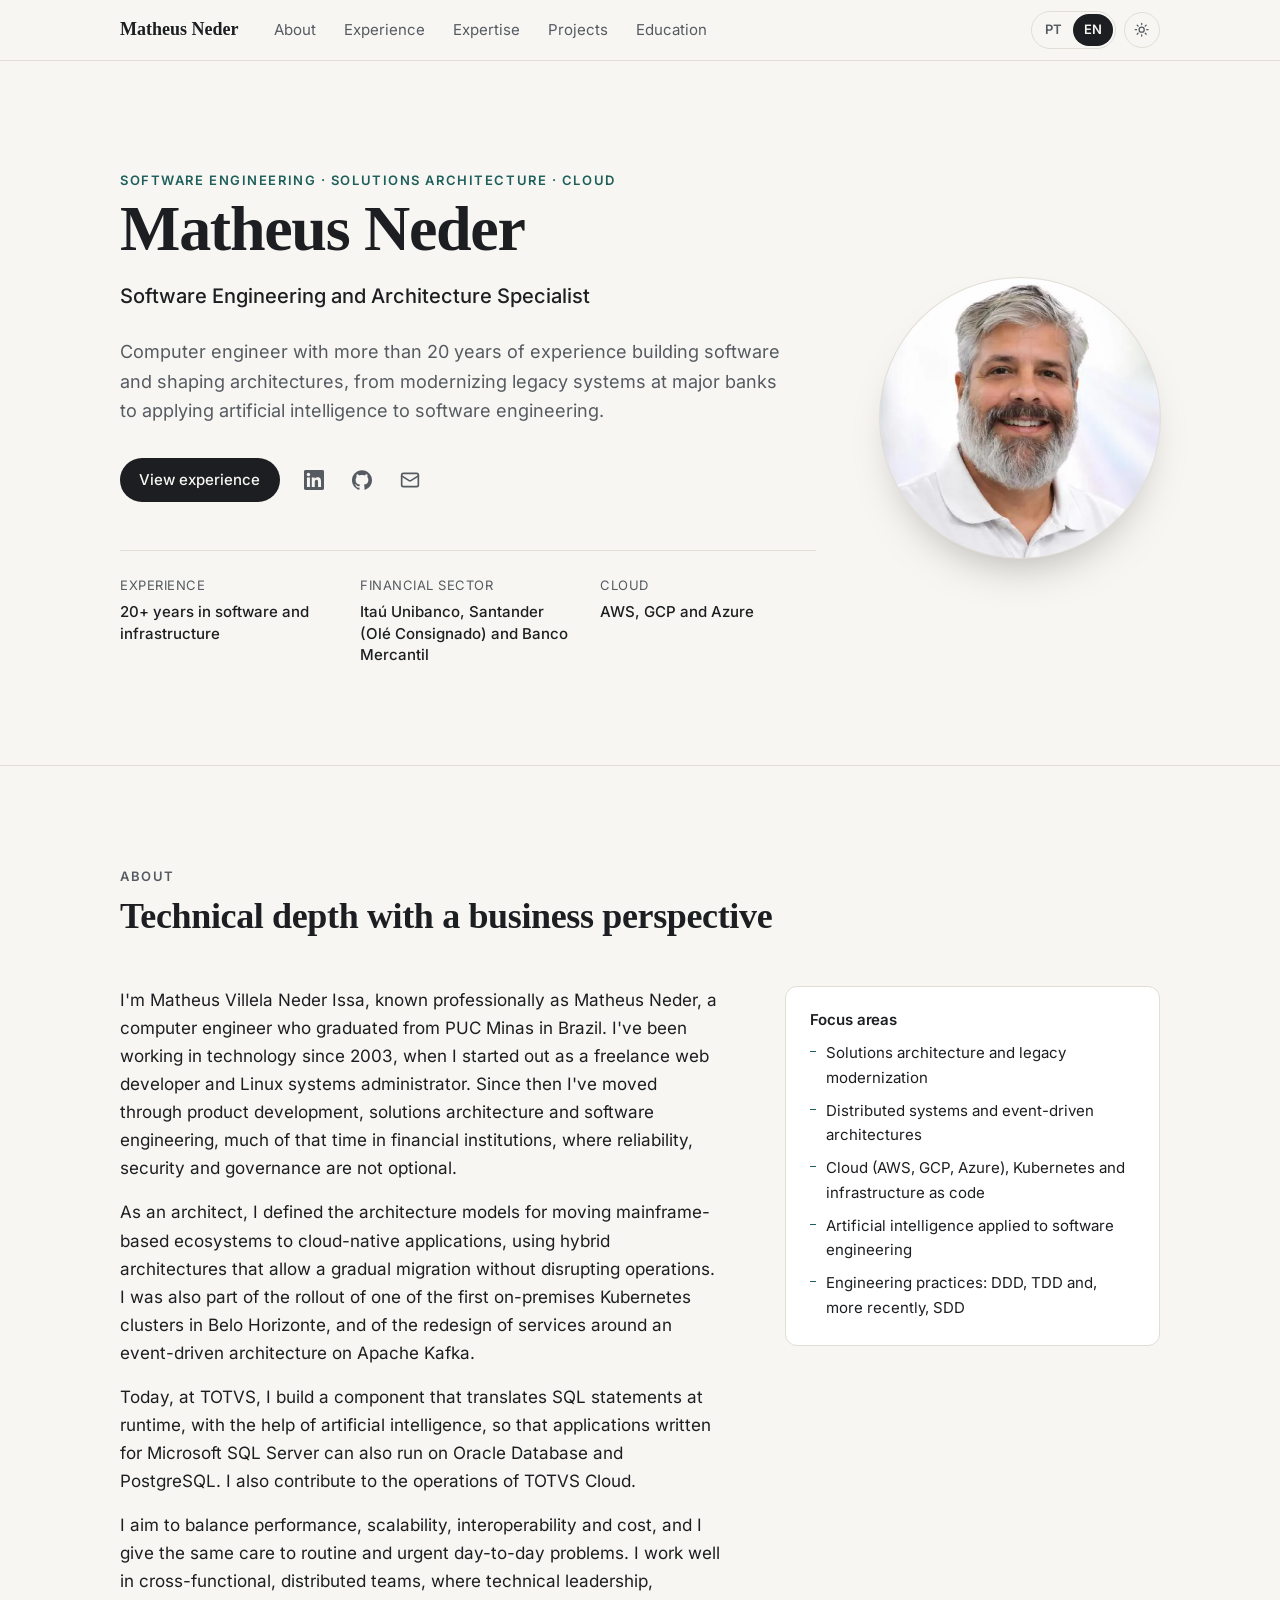
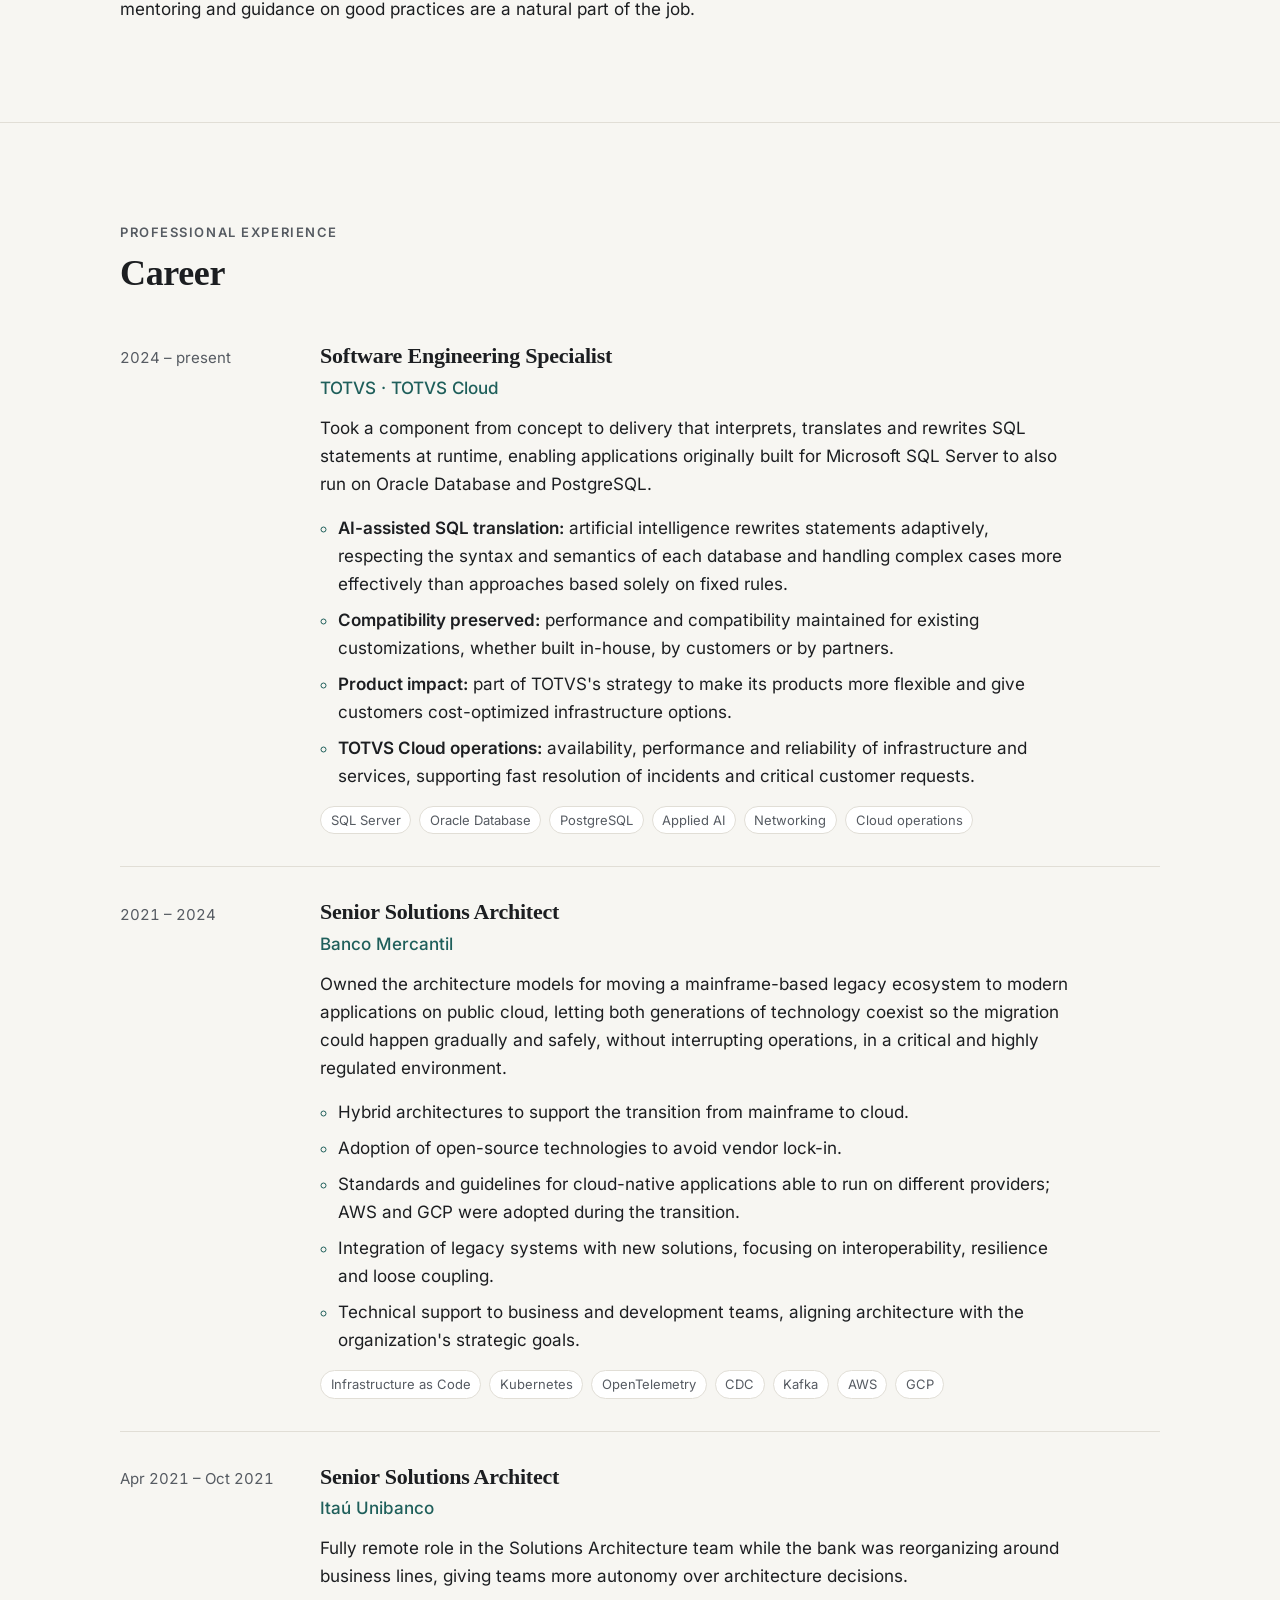
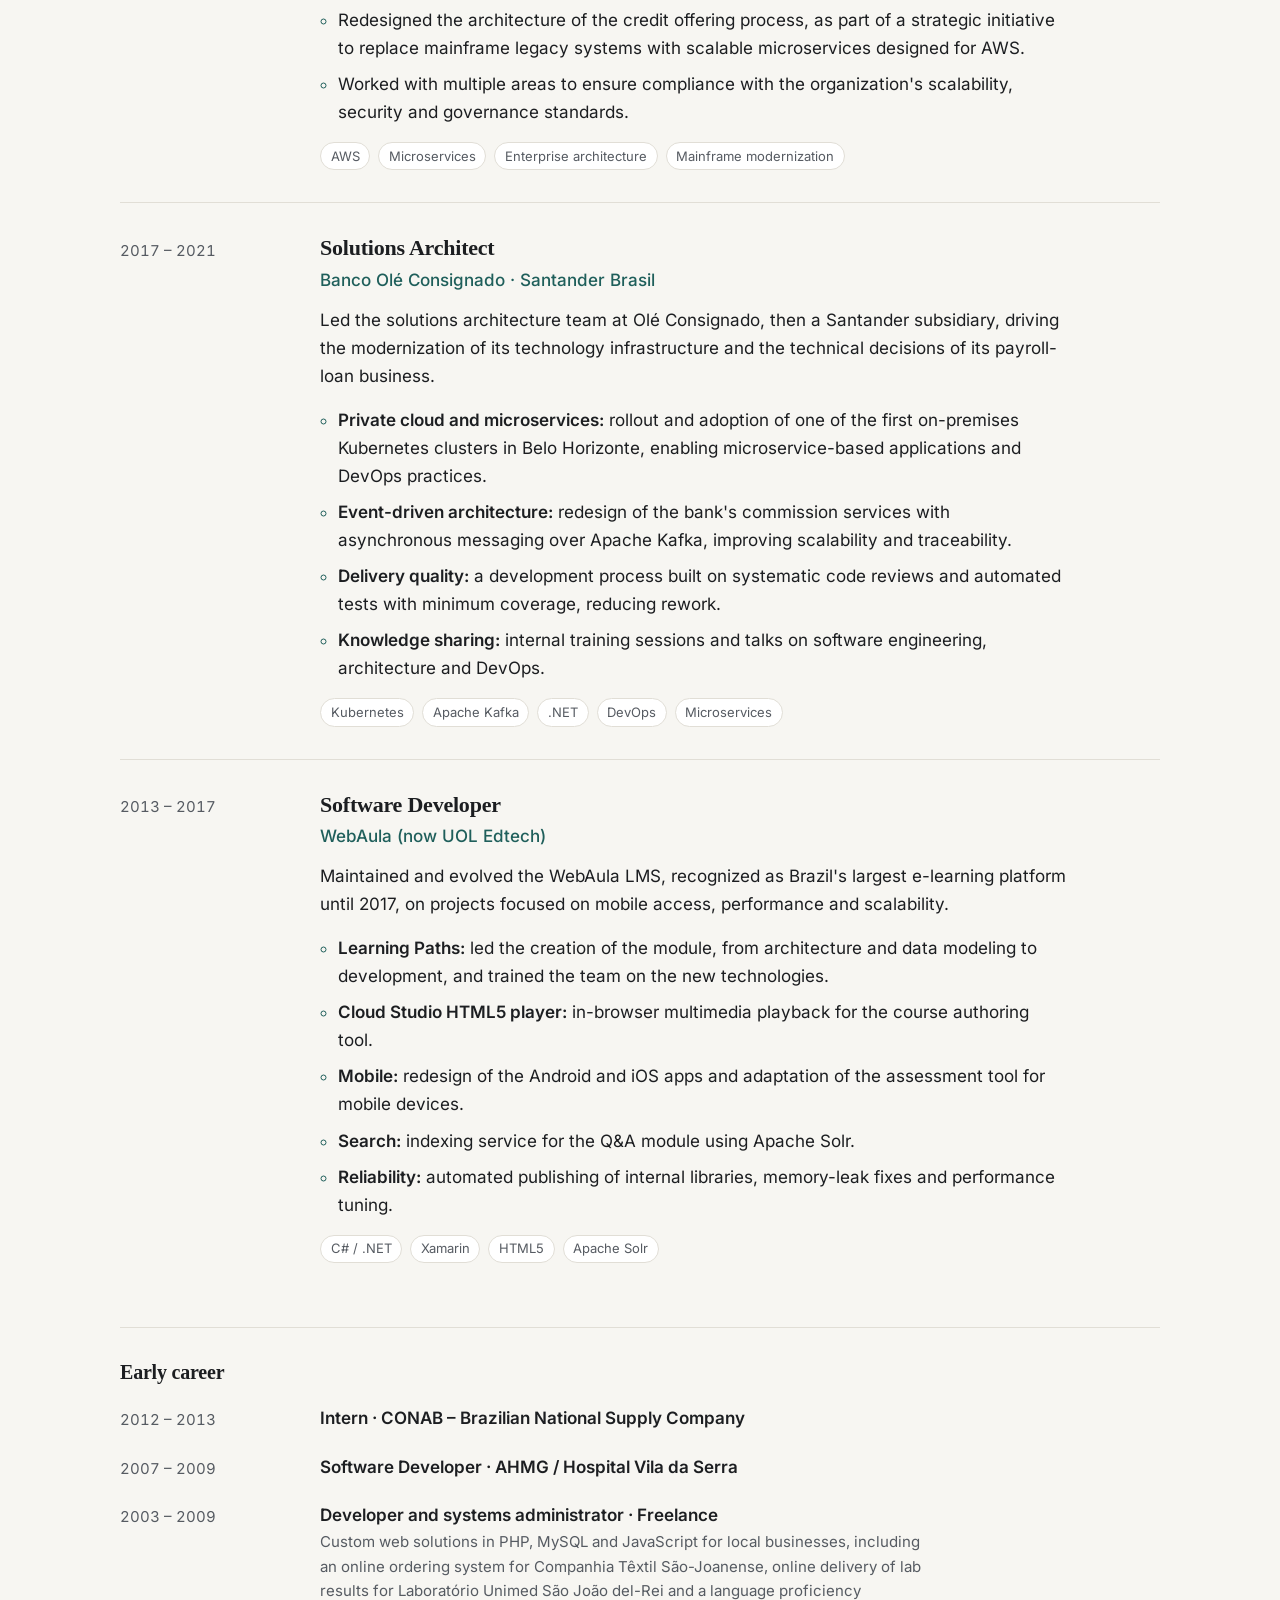
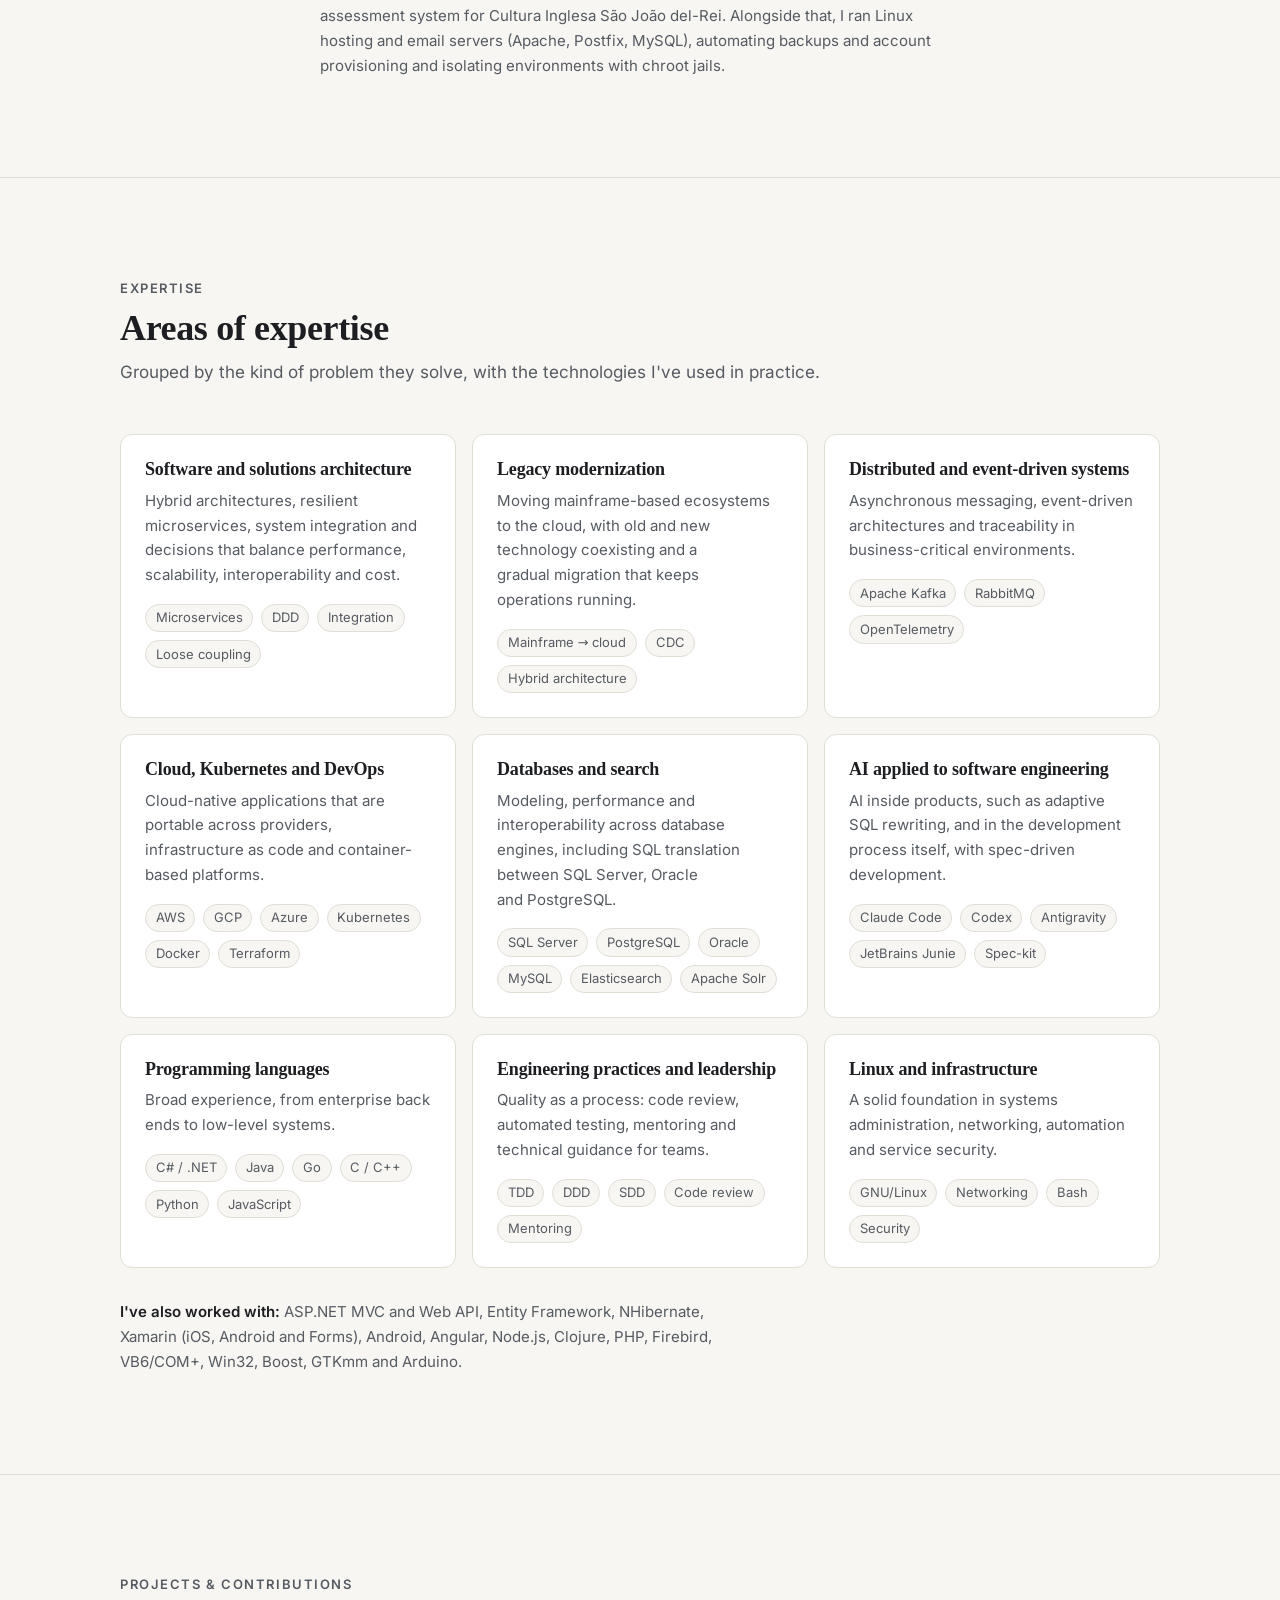
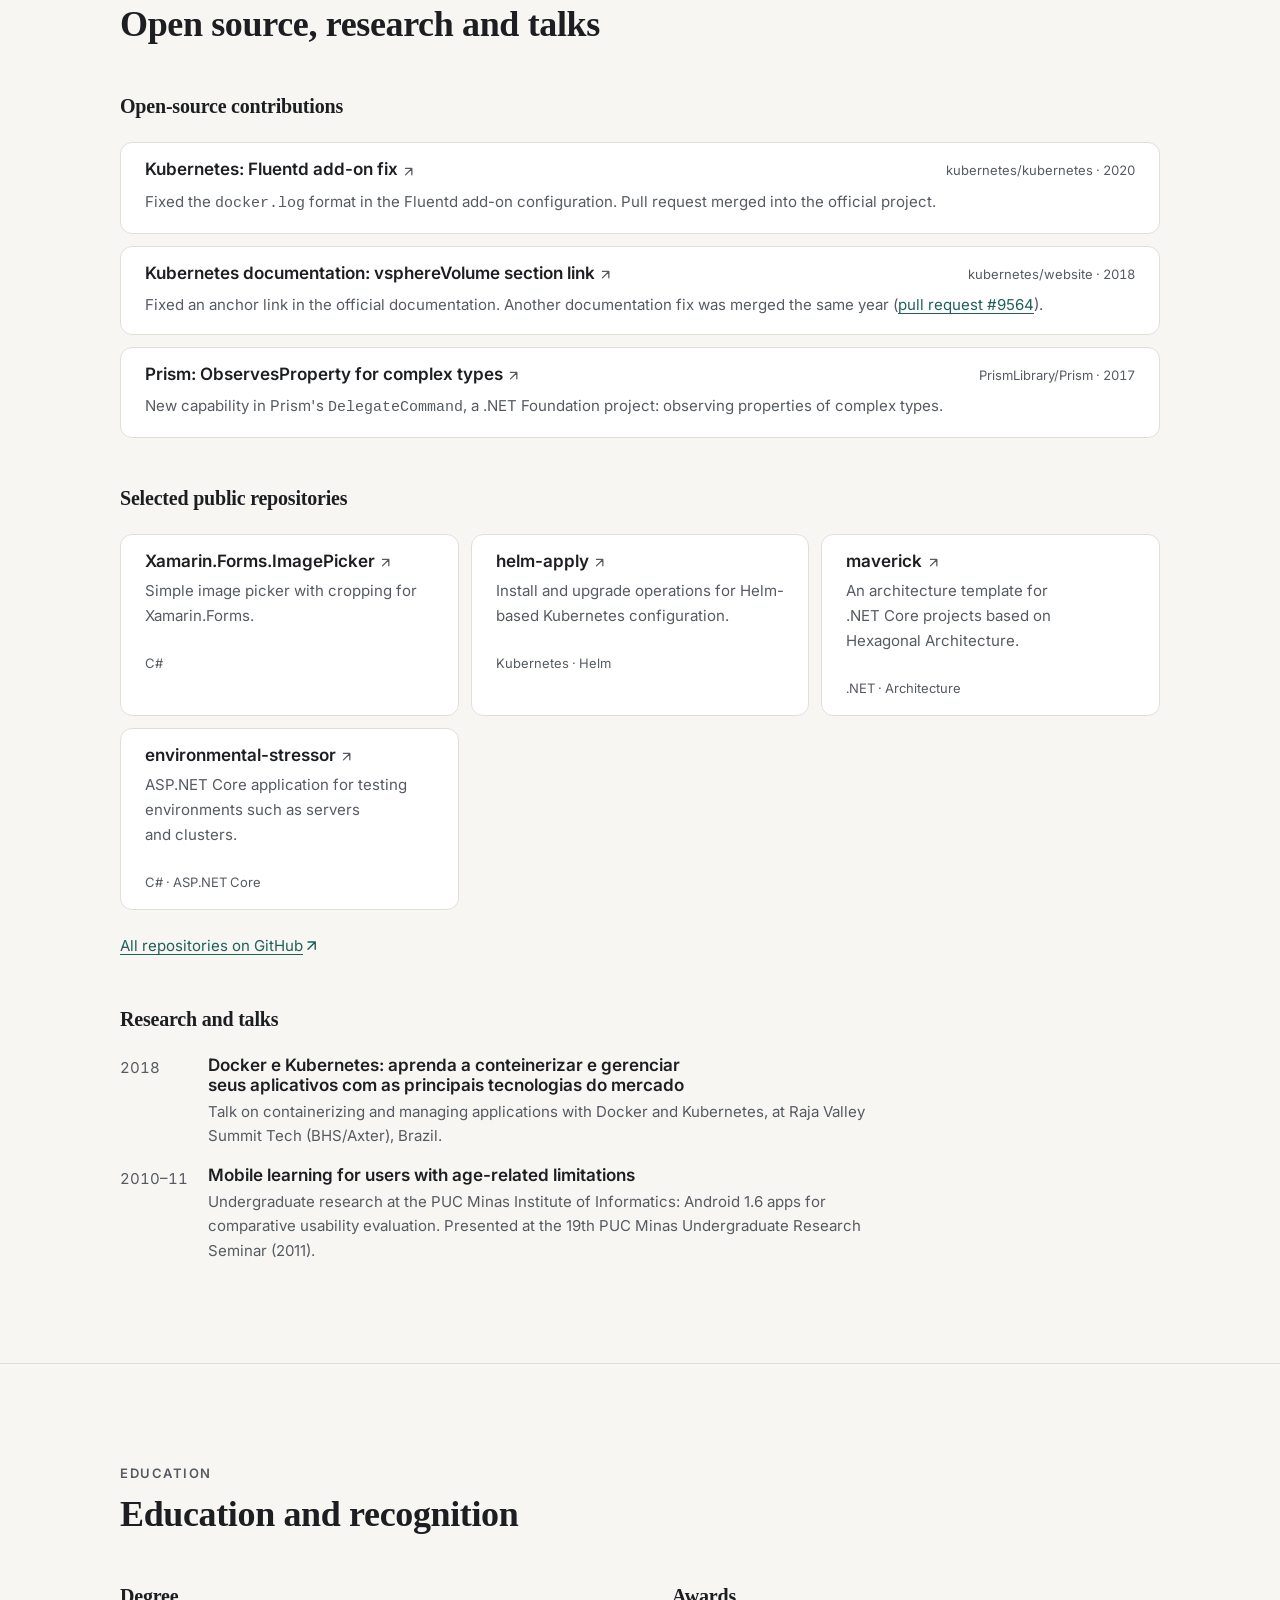
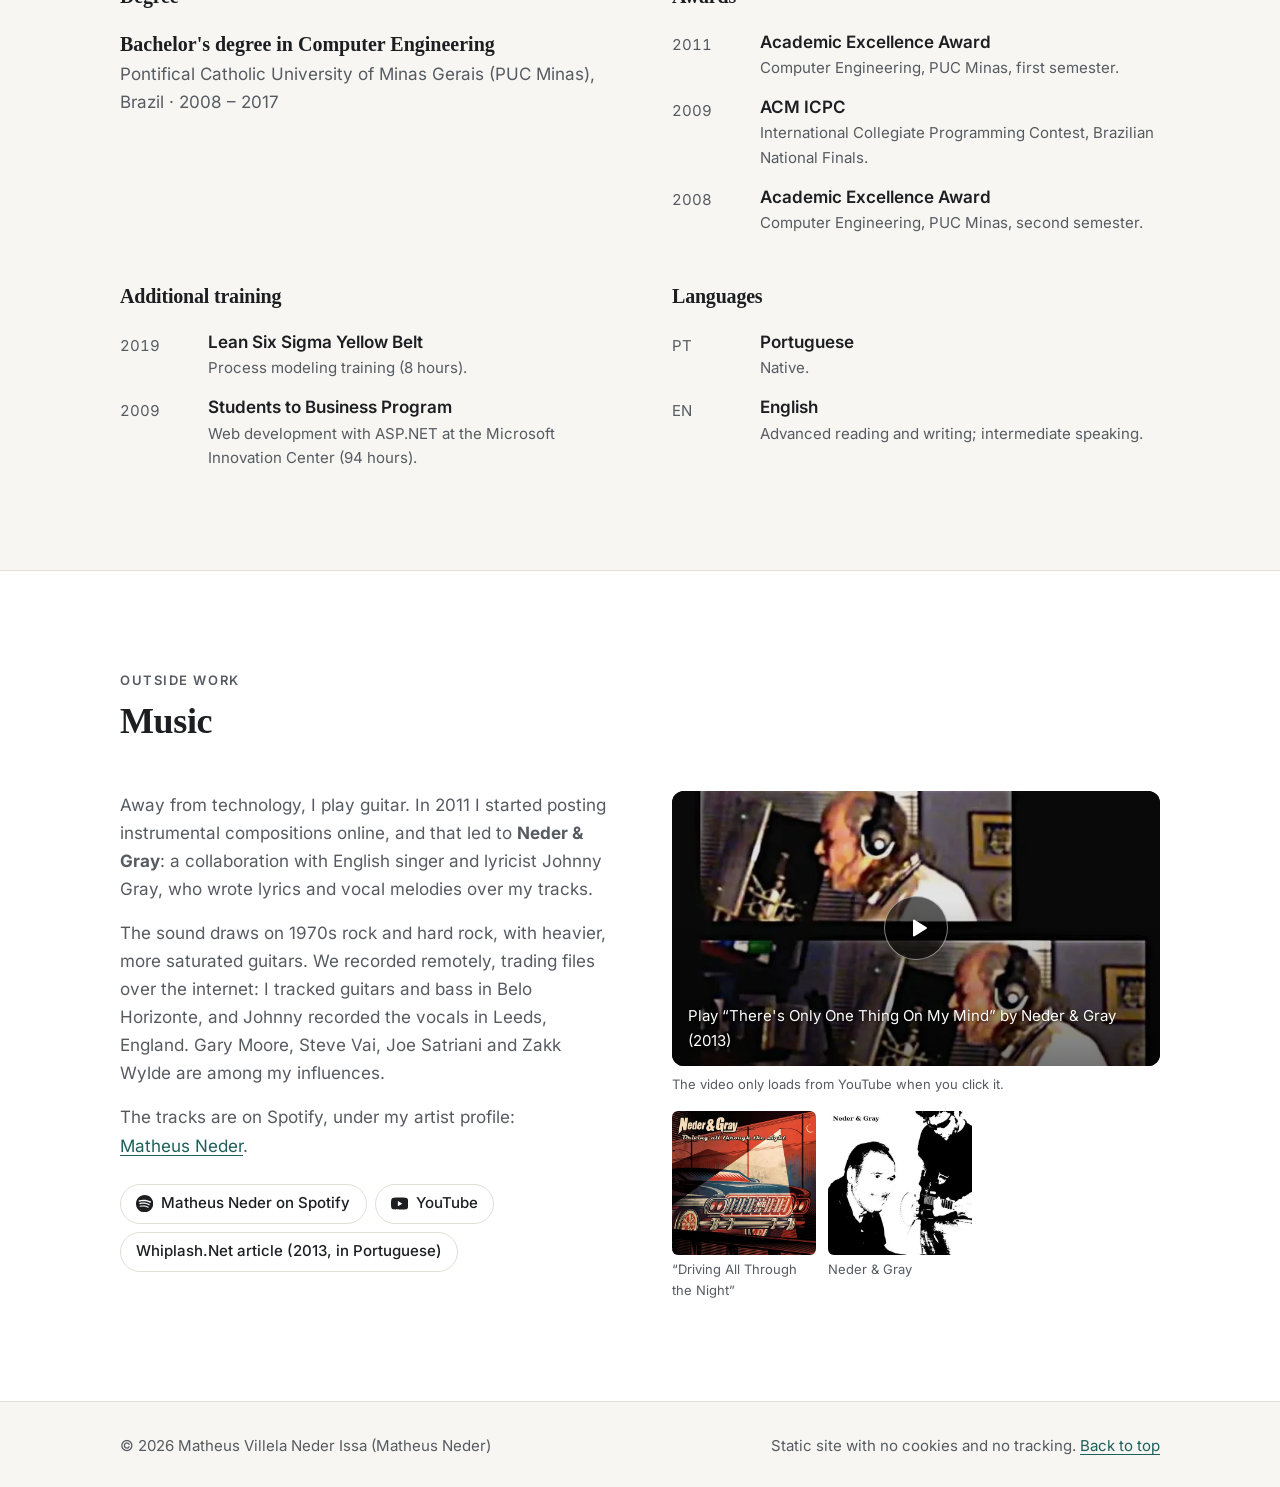
==== commit aff2c932: "Refine profile copy, add full name and drop contact section - Change the hero subtitle to "Software " ====
--- a/index.html
+++ b/index.html
@@ -23,8 +23,8 @@
       location.replace(lang + "/" + location.hash);
     })();
   </script>
-  <title>Matheus Neder — Software Engineering &amp; Solutions Architecture</title>
-  <meta name="description" content="Matheus Neder — software engineering, solutions architecture and cloud. Site available in English and Brazilian Portuguese.">
+  <title>Matheus Neder | Software Engineering and Architecture</title>
+  <meta name="description" content="Matheus Neder (Matheus Villela Neder Issa): software engineering, solutions architecture and cloud. Site available in English and Brazilian Portuguese.">
   <meta name="color-scheme" content="light dark">
   <link rel="canonical" href="https://matheusneder.com/">
   <link rel="alternate" hreflang="pt-BR" href="https://matheusneder.com/pt-br/">
@@ -32,7 +32,7 @@
   <link rel="alternate" hreflang="x-default" href="https://matheusneder.com/">
   <meta property="og:type" content="website">
   <meta property="og:site_name" content="Matheus Neder">
-  <meta property="og:title" content="Matheus Neder — Software Engineering &amp; Solutions Architecture">
+  <meta property="og:title" content="Matheus Neder | Software Engineering and Architecture">
   <meta property="og:description" content="Software engineering, solutions architecture and cloud.">
   <meta property="og:url" content="https://matheusneder.com/">
   <meta property="og:image" content="https://matheusneder.com/assets/images/og-image.jpg">
--- a/assets/css/main.css
+++ b/assets/css/main.css
@@ -1,5 +1,5 @@
 /* ==========================================================================
-   matheusneder.com — main stylesheet
+   matheusneder.com: main stylesheet
    1. Fonts  2. Design tokens  3. Base  4. Layout  5. Header  6. Hero
    7. Sections  8. Components  9. Music  10. Footer  11. Motion  12. Print
    ========================================================================== */
@@ -511,33 +511,7 @@
 .icon-links a:hover { color: var(--c-text); background: var(--c-accent-bg); }
 .icon-links .icon { width: 1.25rem; height: 1.25rem; }
 
-/* Contact */
-.contact-list {
-  list-style: none;
-  display: grid;
-  grid-template-columns: repeat(auto-fill, minmax(min(100%, 15rem), 1fr));
-  gap: var(--space-3);
-}
-.contact-list a {
-  display: grid;
-  grid-template-columns: auto minmax(0, 1fr);
-  gap: 0 var(--space-4);
-  align-items: center;
-  height: 100%;
-  padding: var(--space-4) var(--space-5);
-  color: var(--c-text);
-  text-decoration: none;
-  background: var(--c-surface);
-  border: 1px solid var(--c-line);
-  border-radius: var(--radius);
-  transition: border-color 0.15s var(--ease);
-}
-.contact-list a:hover { border-color: var(--c-accent); }
-.contact-list .icon { grid-row: span 2; width: 1.4rem; height: 1.4rem; color: var(--c-accent); }
-.contact-list .label { color: var(--c-muted); font-size: var(--fs-xs); letter-spacing: 0.04em; text-transform: uppercase; }
-.contact-list .value { font-size: var(--fs-sm); font-weight: 500; overflow-wrap: anywhere; }
-
-/* 9. Music (personal interests — intentionally low-key) -------------------- */
+/* 9. Music (personal interests, intentionally low-key) -------------------- */
 .section-personal { background: var(--c-surface); }
 .music {
   display: grid;
@@ -620,6 +594,6 @@
   :root { color-scheme: light; }
   .site-header, .skip-link, .hero-actions, .section-personal, .site-footer { display: none; }
   .section { padding-block: 1.5rem; break-inside: auto; }
-  .card, .link-item, .contact-list a { border-color: #ccc; }
+  .card, .link-item { border-color: #ccc; }
   a { color: inherit; }
 }
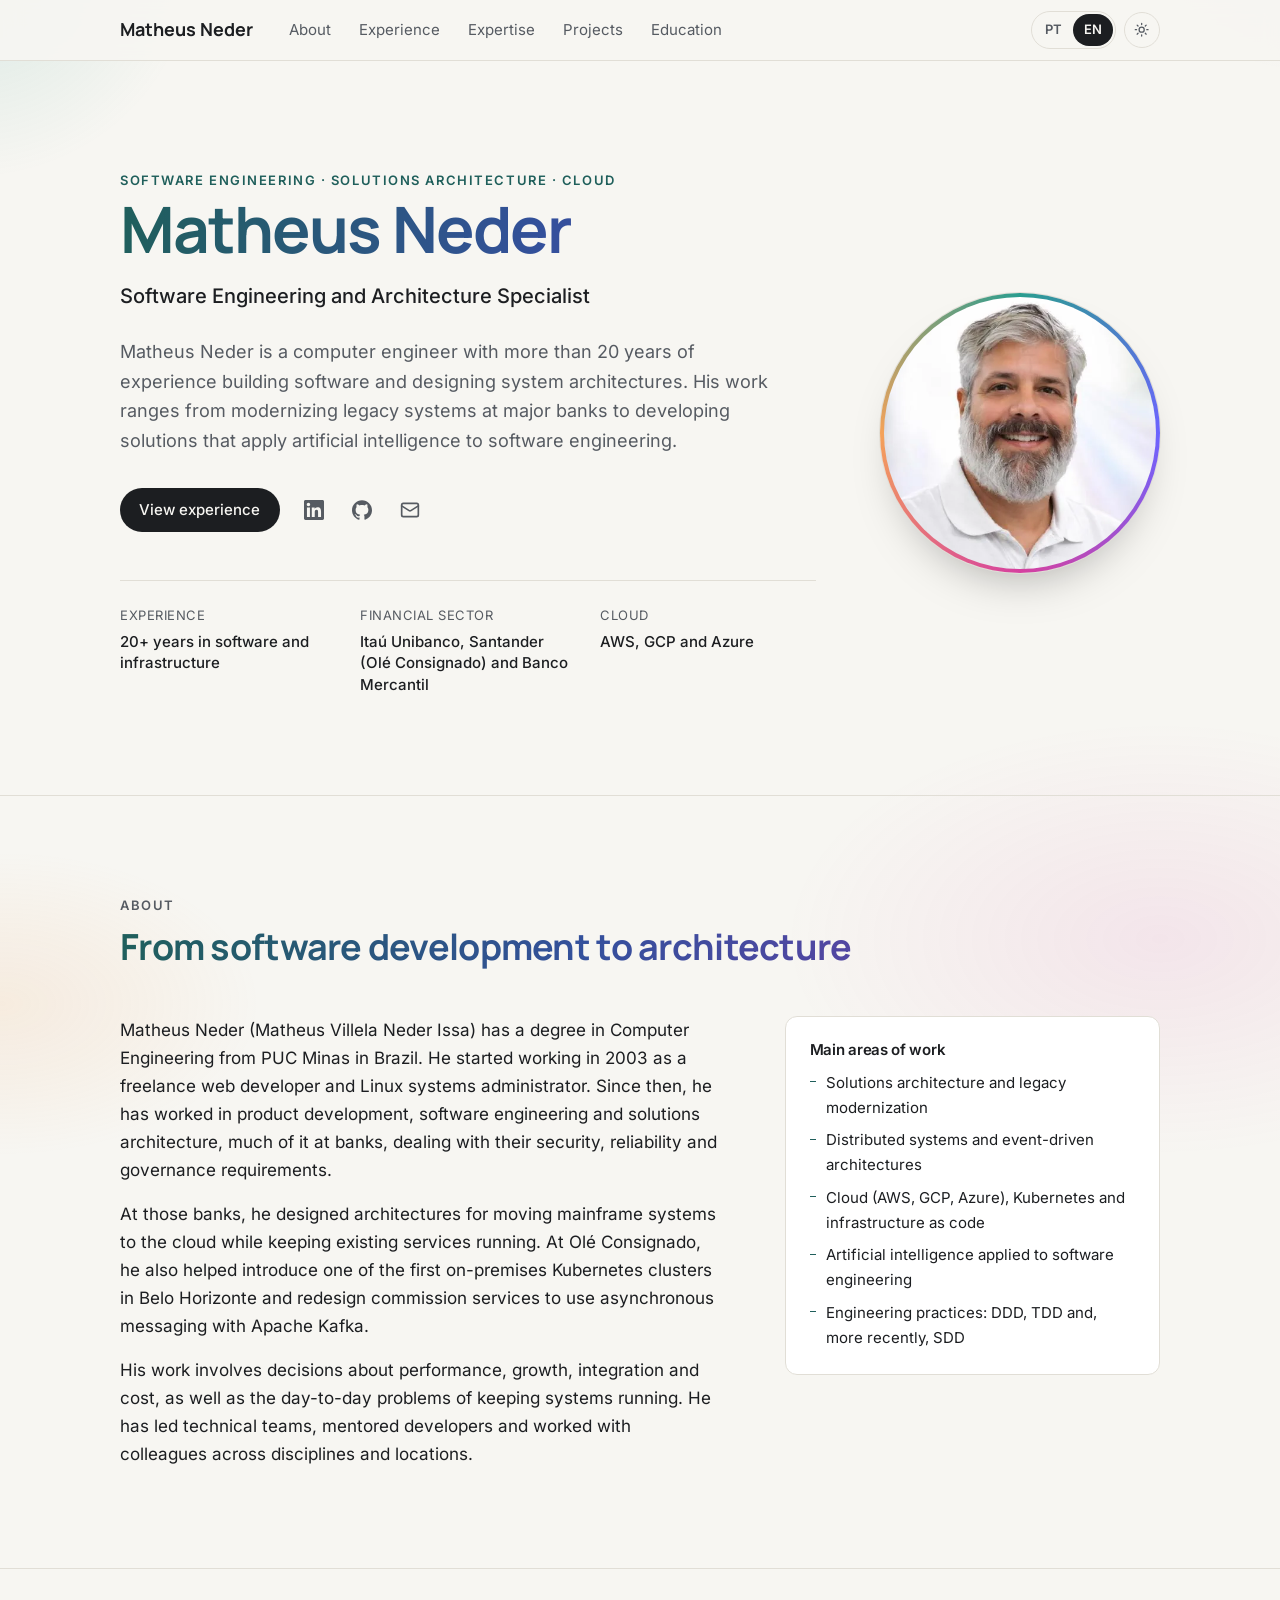
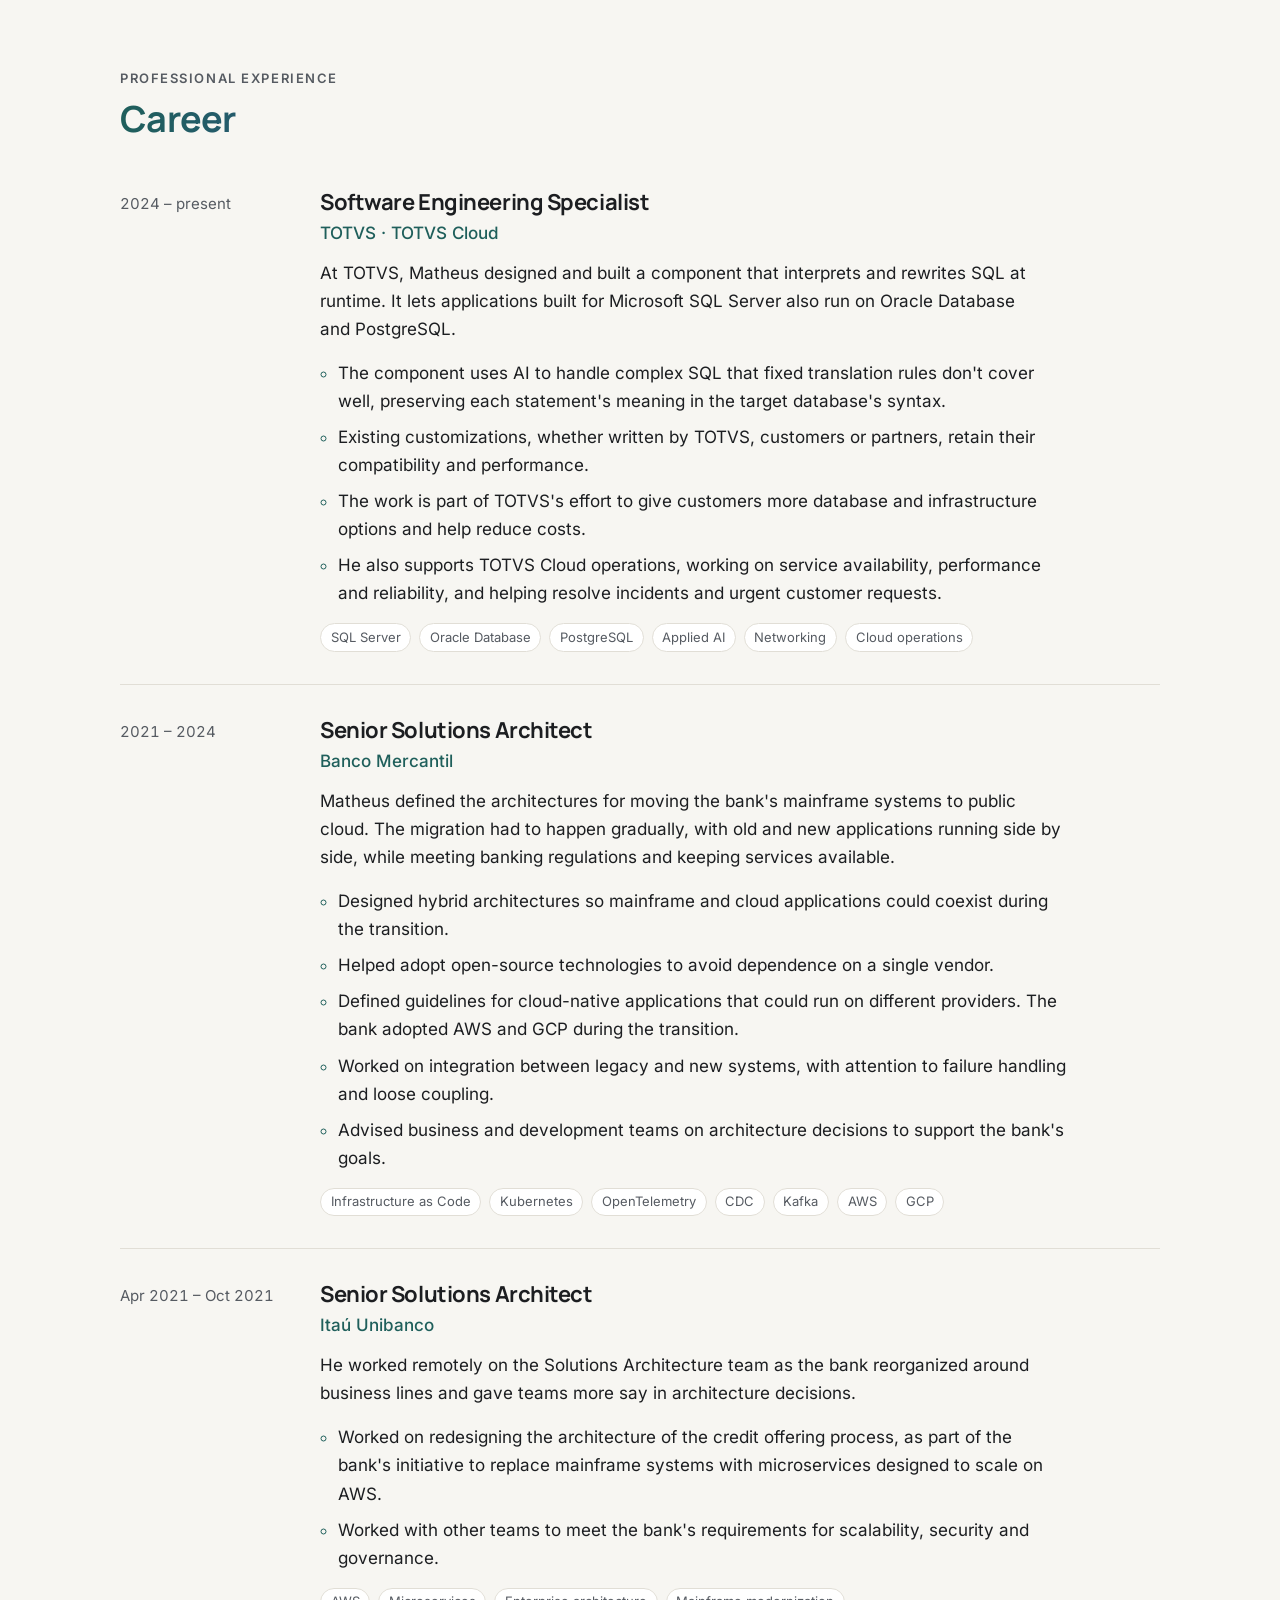
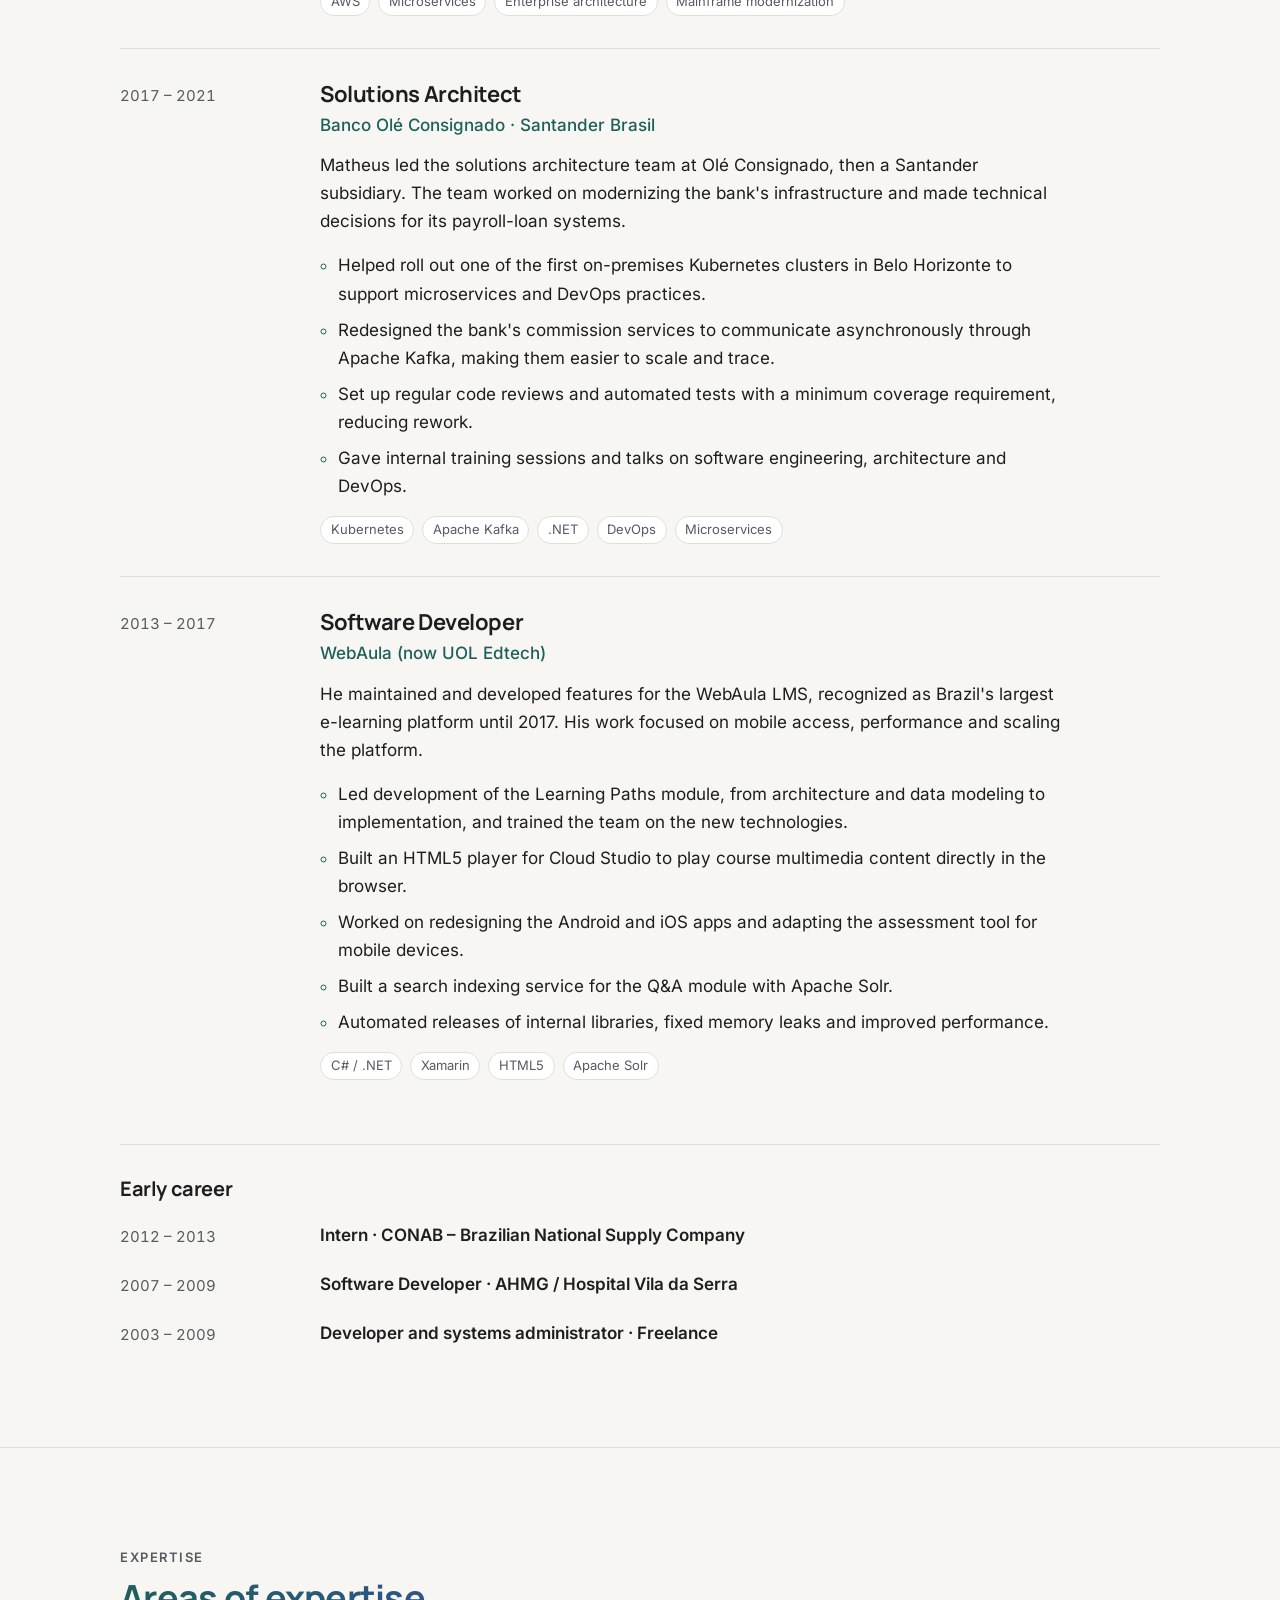
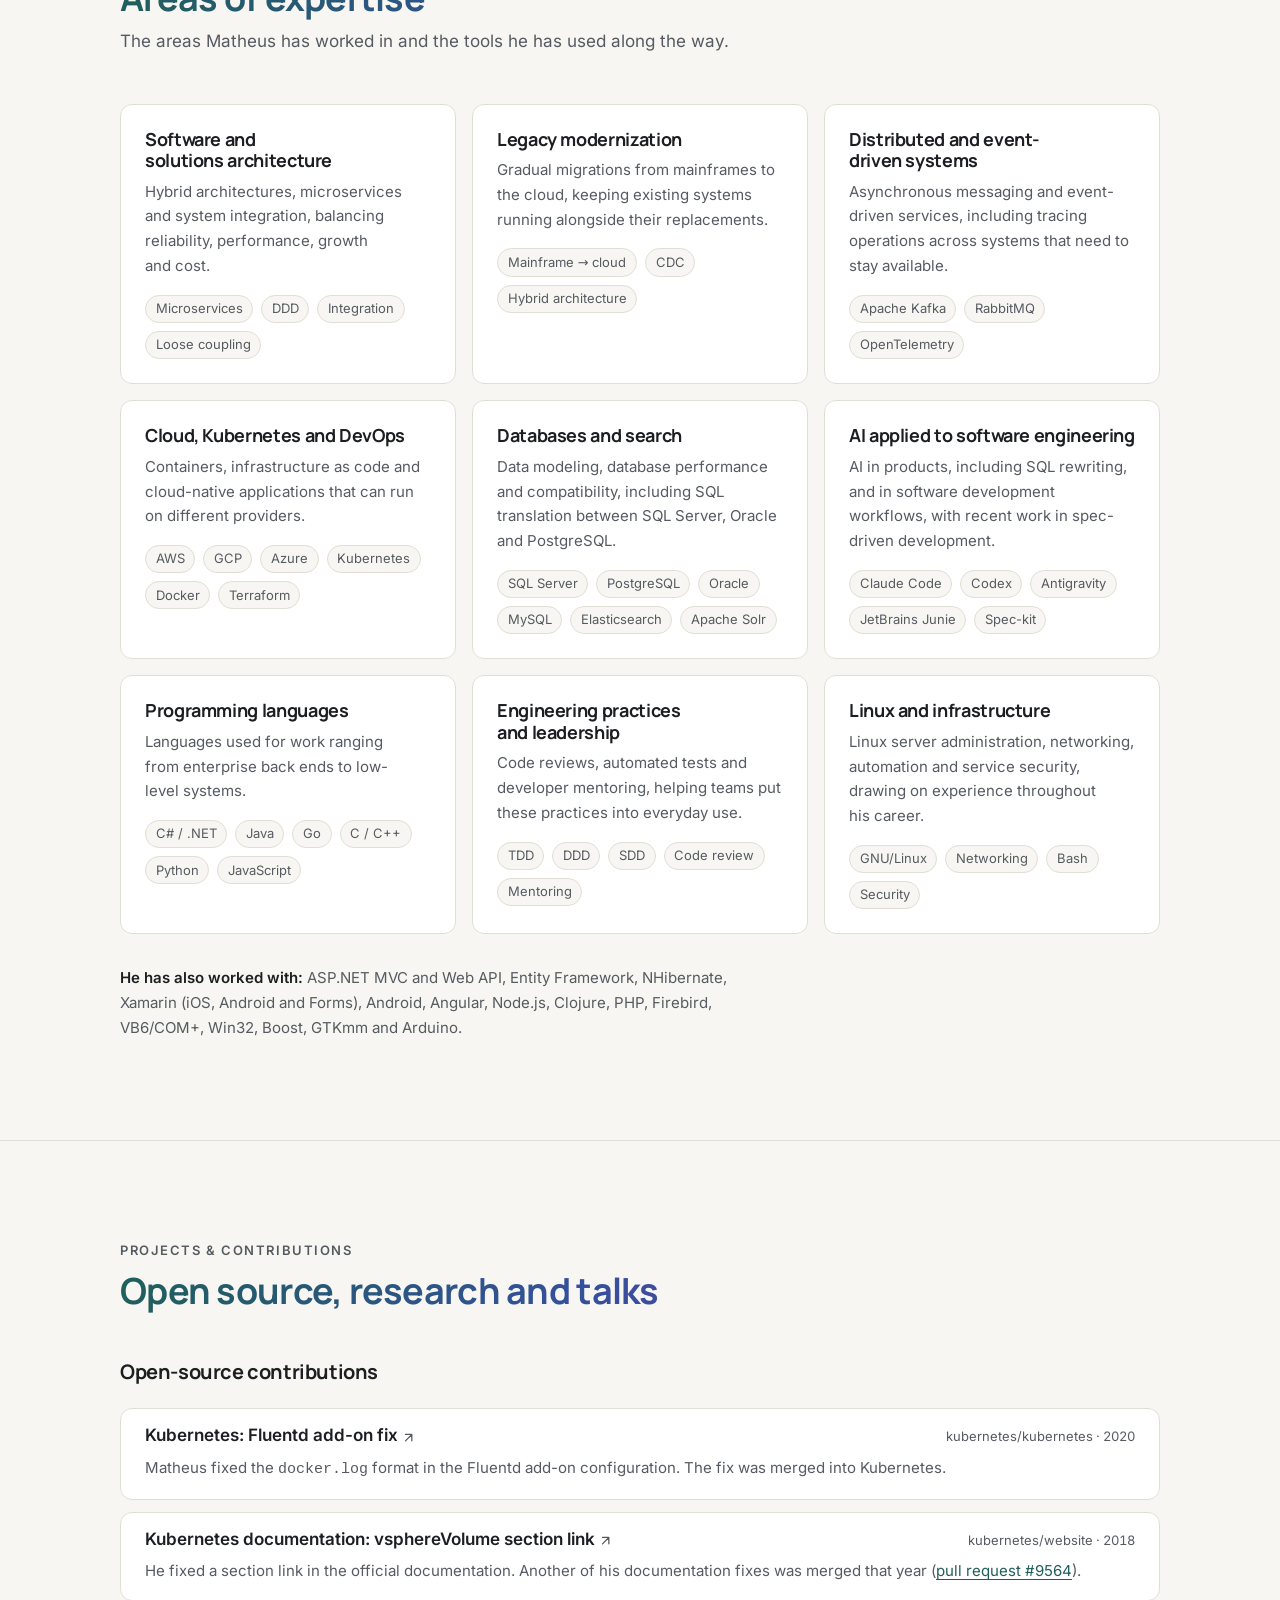
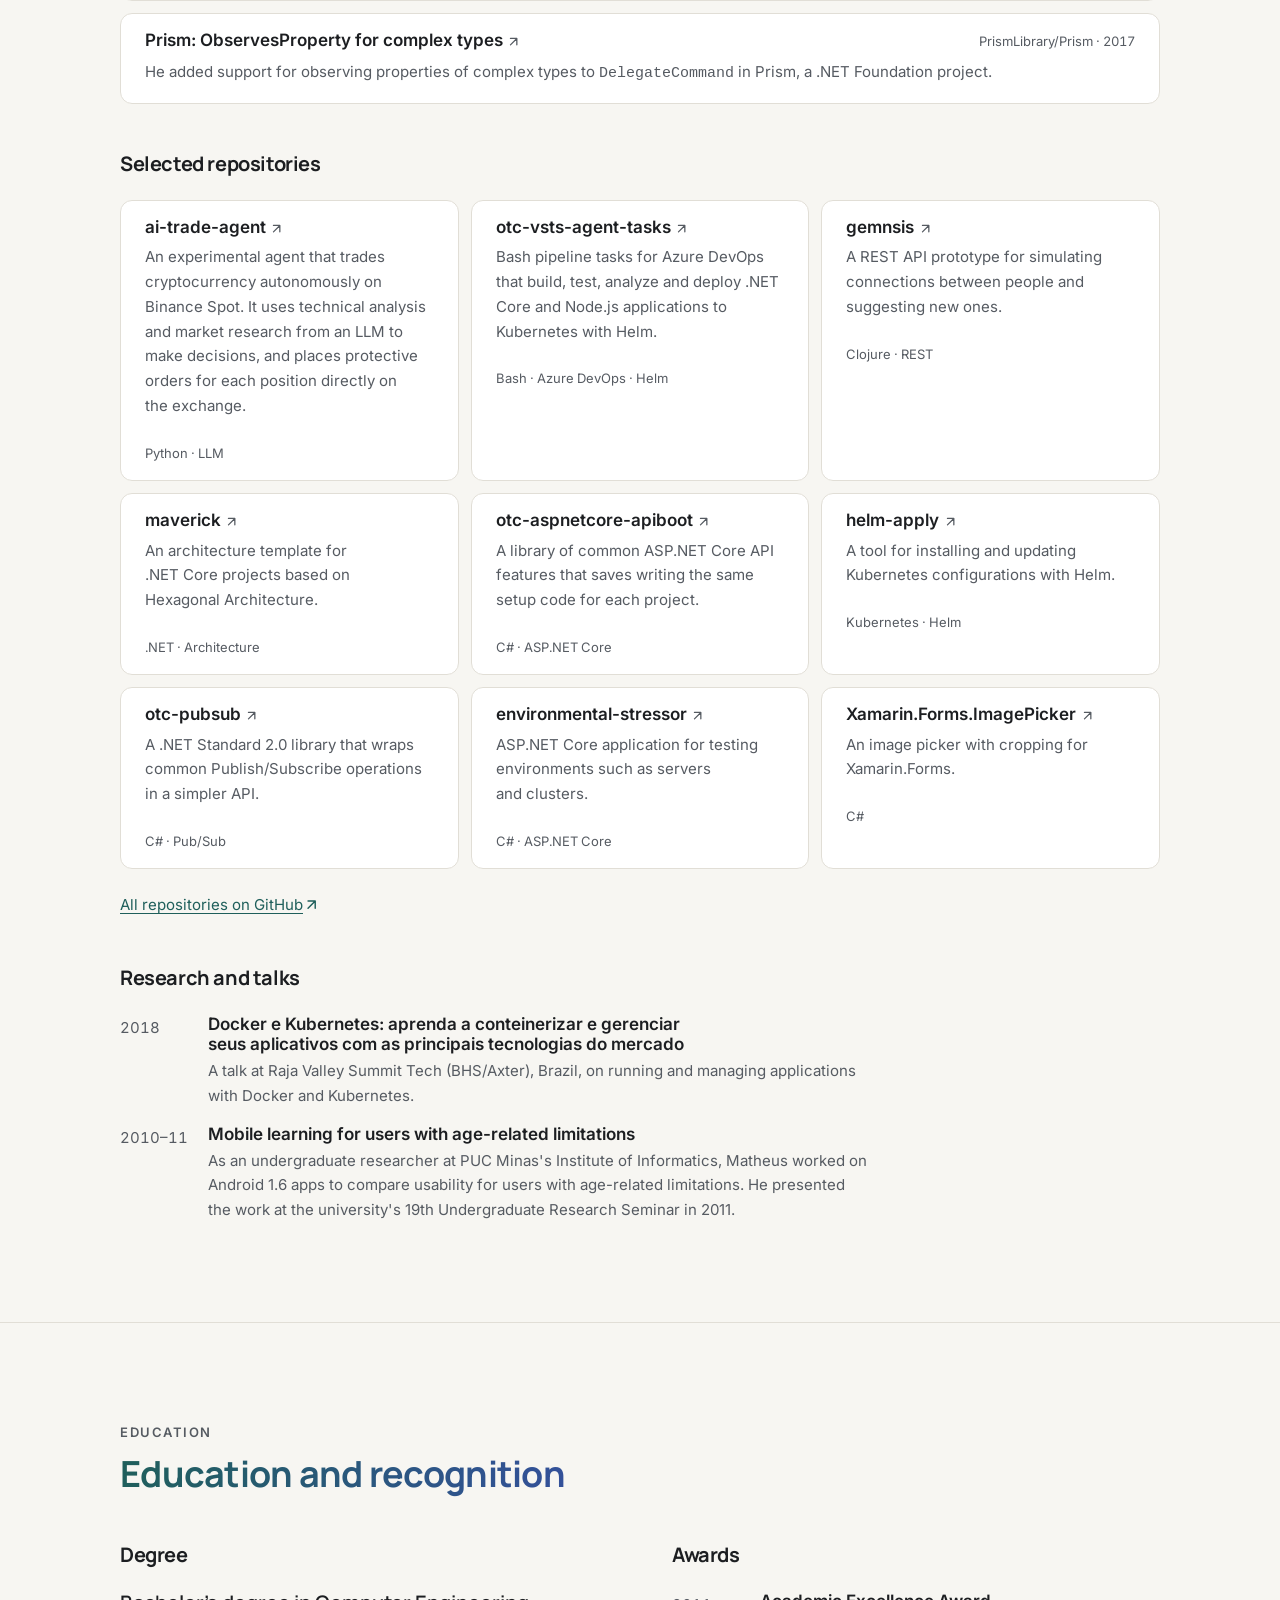
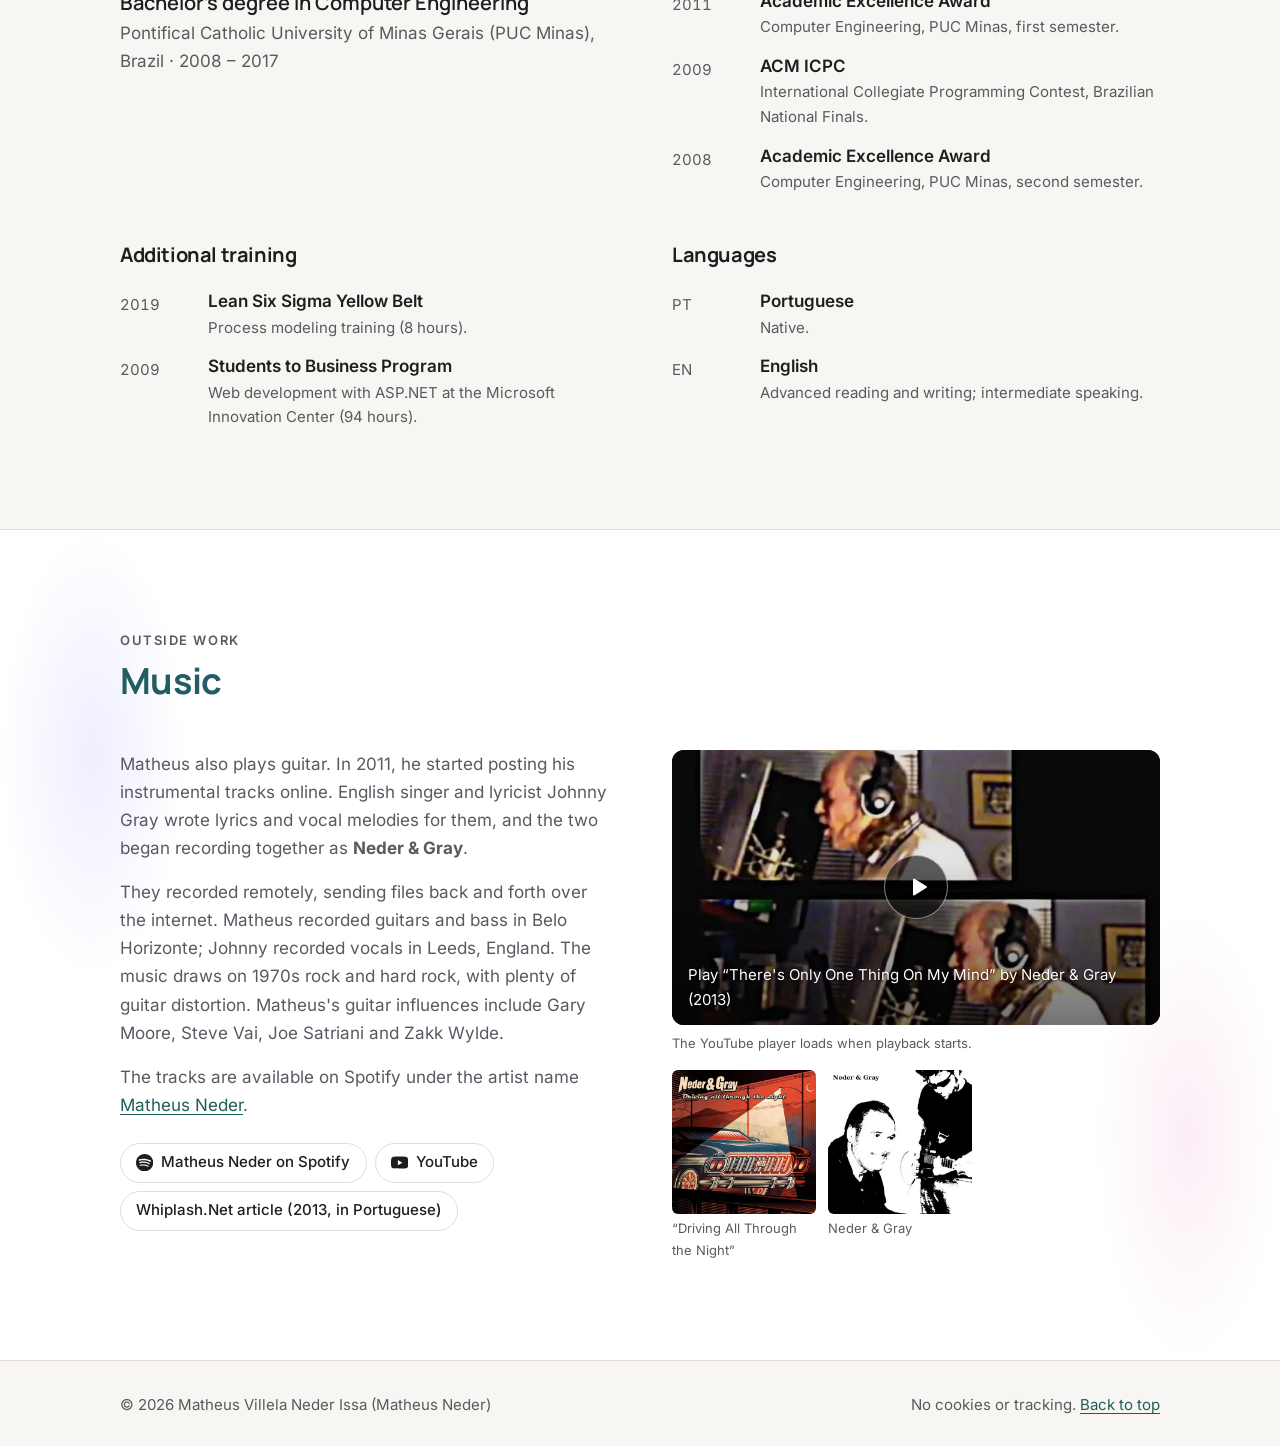
==== commit 519f1507: "Add optional psychedelic style layer with scroll-driven effects New assets/css/psychedelic.css, load" ====
--- a/index.html
+++ b/index.html
@@ -42,6 +42,7 @@
   <link rel="icon" href="favicon.svg" type="image/svg+xml">
   <link rel="apple-touch-icon" href="assets/icons/apple-touch-icon.png">
   <link rel="stylesheet" href="assets/css/main.css">
+  <link rel="stylesheet" href="assets/css/psychedelic.css">
   <style>
     .chooser { min-height: 100vh; display: grid; place-items: center; text-align: center; padding: 2rem 1.25rem; }
     .chooser h1 { font-size: var(--fs-2xl); }
--- a/assets/css/main.css
+++ b/assets/css/main.css
@@ -13,9 +13,9 @@
   font-display: swap;
 }
 @font-face {
-  font-family: "Source Serif 4";
-  src: url("../fonts/source-serif-4-latin-wght.woff2") format("woff2");
-  font-weight: 200 900;
+  font-family: "Manrope";
+  src: url("../fonts/manrope-latin-wght.woff2") format("woff2");
+  font-weight: 200 800;
   font-style: normal;
   font-display: swap;
 }
@@ -37,7 +37,7 @@
   --c-focus:     light-dark(#1f5f5b, #9fd8cf);
 
   --font-sans:  "Inter", system-ui, -apple-system, "Segoe UI", Roboto, sans-serif;
-  --font-serif: "Source Serif 4", Georgia, "Times New Roman", serif;
+  --font-display: "Manrope", "Inter", system-ui, -apple-system, "Segoe UI", Roboto, sans-serif;
 
   --fs-xs:  0.8125rem;
   --fs-sm:  0.9375rem;
@@ -89,10 +89,10 @@
 
 h1, h2, h3, h4 {
   margin: 0;
-  font-family: var(--font-serif);
-  font-weight: 600;
+  font-family: var(--font-display);
+  font-weight: 700;
   line-height: 1.2;
-  letter-spacing: -0.01em;
+  letter-spacing: -0.02em;
   text-wrap: balance;
 }
 h3 { font-size: var(--fs-lg); }
@@ -198,9 +198,9 @@
 .brand {
   flex: none;
   color: var(--c-text);
-  font-family: var(--font-serif);
+  font-family: var(--font-display);
   font-size: 1.125rem;
-  font-weight: 600;
+  font-weight: 700;
   text-decoration: none;
 }
 
@@ -280,7 +280,7 @@
   gap: clamp(2rem, 5vw, 5rem);
   align-items: center;
 }
-.hero h1 { font-size: var(--fs-2xl); font-weight: 600; letter-spacing: -0.02em; }
+.hero h1 { font-size: var(--fs-2xl); font-weight: 700; letter-spacing: -0.03em; }
 .hero .role {
   margin: var(--space-3) 0 var(--space-5);
   color: var(--c-text);
@@ -476,7 +476,7 @@
   gap: var(--space-7) clamp(2rem, 5vw, 4.5rem);
 }
 .edu-grid h3 { margin-bottom: var(--space-5); font-size: var(--fs-lg); }
-.degree h4 { font-family: var(--font-serif); font-size: 1.25rem; font-weight: 600; }
+.degree h4 { font-family: var(--font-display); font-size: 1.25rem; font-weight: 600; }
 .degree p { margin-top: var(--space-1); color: var(--c-muted); }
 @media (max-width: 52rem) { .edu-grid { grid-template-columns: 1fr; } }
 
--- a/assets/css/psychedelic.css
+++ b/assets/css/psychedelic.css
@@ -0,0 +1,254 @@
+/* ==========================================================================
+   matheusneder.com: psychedelic layer (optional)
+   A light psychedelic touch on top of main.css. Loaded after it on every
+   page; remove the <link> to psychedelic.css to turn all of it off.
+
+   1. Tokens  2. Static look  3. Motion (scroll-driven)  4. Forced colours
+
+   - Everything is screen-only, so print keeps the plain main.css styles.
+   - Decorative layers use pointer-events: none and sit behind the content.
+   - Motion only runs with prefers-reduced-motion: no-preference. Scroll-
+     driven parts also need animation-timeline support; other browsers keep
+     the static look.
+   - Gradient text stops each keep >= 4.5:1 against --c-bg and --c-surface
+     in both themes, although they are only used on large headings.
+   - Only transform, opacity, filter and background-position are animated.
+   ========================================================================== */
+
+@media screen {
+
+  /* 1. Tokens ---------------------------------------------------------------
+     Light value first, dark value second, same as main.css.                  */
+  :root {
+    /* Text gradient stops (headings) */
+    --psy-t1: light-dark(#1f5f5b, #7fc4ba);
+    --psy-t2: light-dark(#34509c, #9fb4ff);
+    --psy-t3: light-dark(#6a3ea6, #cfa8f7);
+    --psy-t4: light-dark(#962e66, #f3a3c6);
+
+    /* Decorative colours (rings, bar, blobs): not used for text */
+    --psy-d1: light-dark(#2a9d8f, #7fc4ba);
+    --psy-d2: light-dark(#6c63ff, #a3a8ff);
+    --psy-d3: light-dark(#d6409f, #f08ccf);
+    --psy-d4: light-dark(#f4a259, #f6c177);
+
+    --psy-blob1: light-dark(rgb(42 157 143 / 0.15), rgb(127 196 186 / 0.10));
+    --psy-blob2: light-dark(rgb(108 99 255 / 0.11), rgb(140 120 255 / 0.12));
+    --psy-blob3: light-dark(rgb(214 64 159 / 0.09), rgb(230 90 180 / 0.08));
+    --psy-blob4: light-dark(rgb(244 162 89 / 0.12), rgb(246 193 119 / 0.06));
+
+    --psy-rainbow: linear-gradient(90deg, var(--psy-d1), var(--psy-d2), var(--psy-d3), var(--psy-d4), var(--psy-d1));
+  }
+
+  @property --psy-angle {
+    syntax: "<angle>";
+    inherits: true;
+    initial-value: 0deg;
+  }
+  @property --psy-p {
+    syntax: "<number>";
+    inherits: true;
+    initial-value: 0;
+  }
+
+  /* 2. Static look ----------------------------------------------------------- */
+
+  /* Soft colour blobs behind the whole page */
+  body::before {
+    content: "";
+    position: fixed;
+    inset: -20vmax;
+    z-index: -1;
+    pointer-events: none;
+    background:
+      radial-gradient(closest-side at 18% 22%, var(--psy-blob1), transparent),
+      radial-gradient(closest-side at 82% 18%, var(--psy-blob2), transparent),
+      radial-gradient(closest-side at 70% 78%, var(--psy-blob3), transparent),
+      radial-gradient(closest-side at 24% 82%, var(--psy-blob4), transparent);
+    background-size: 70% 70%, 65% 65%, 70% 70%, 60% 60%;
+    background-repeat: no-repeat;
+    background-position: 0 0, 100% 0, 100% 100%, 0 100%;
+  }
+
+  /* Scroll progress bar (only visible where scroll-driven animations work) */
+  body::after {
+    content: "";
+    position: fixed;
+    inset: 0 0 auto;
+    z-index: 60;
+    height: 3px;
+    pointer-events: none;
+    background: var(--psy-rainbow);
+    transform-origin: 0 50%;
+    transform: scaleX(0);
+    display: none;
+  }
+
+  /* Iridescent name and section headings (large text only) */
+  @supports (background-clip: text) or (-webkit-background-clip: text) {
+    h1, .section-head h2 {
+      background-image: linear-gradient(100deg, var(--psy-t1), var(--psy-t2), var(--psy-t3), var(--psy-t4), var(--psy-t1));
+      background-size: 250% 100%;
+      background-position: 0% 50%;
+      -webkit-background-clip: text;
+      background-clip: text;
+      color: transparent;
+      -webkit-text-fill-color: transparent;
+      /* Keeps descenders inside the painted box */
+      padding-bottom: 0.08em;
+      margin-bottom: -0.08em;
+    }
+  }
+
+  /* Iridescent ring around the portrait */
+  .hero-portrait {
+    padding: 4px;
+    background: conic-gradient(from var(--psy-angle), var(--psy-d1), var(--psy-d2), var(--psy-d3), var(--psy-d4), var(--psy-d1));
+  }
+  .hero-portrait img { border-radius: 50%; }
+
+  /* Faint colour wash in the Music section */
+  .section-personal { position: relative; isolation: isolate; }
+  .section-personal::before {
+    content: "";
+    position: absolute;
+    inset: 0;
+    z-index: -1;
+    pointer-events: none;
+    background:
+      radial-gradient(closest-side at 12% 30%, var(--psy-blob2), transparent 100%),
+      radial-gradient(closest-side at 88% 70%, var(--psy-blob3), transparent 100%),
+      radial-gradient(closest-side at 50% 110%, var(--psy-blob1), transparent 100%);
+    background-size: 60% 90%, 60% 90%, 80% 70%;
+    background-repeat: no-repeat;
+    background-position: 0 0, 100% 100%, 50% 100%;
+  }
+
+  /* Wavy underline on hovered text links */
+  a:hover { text-decoration-style: wavy; text-decoration-thickness: 1px; }
+
+  ::selection {
+    background: light-dark(#e6dcff, #45306a);
+    color: var(--c-text);
+  }
+
+  /* Iridescent border ring on cards (fades in while the card is mid-screen) */
+  .card, .about-aside { position: relative; }
+  .card::before, .link-item::before, .about-aside::before {
+    content: "";
+    position: absolute;
+    inset: -1px;
+    padding: 1px;
+    border-radius: inherit;
+    pointer-events: none;
+    background: var(--psy-rainbow);
+    -webkit-mask: linear-gradient(#000 0 0) content-box, linear-gradient(#000 0 0);
+    -webkit-mask-composite: xor;
+    mask: linear-gradient(#000 0 0) content-box exclude, linear-gradient(#000 0 0);
+    opacity: 0;
+  }
+
+  /* 3. Motion ---------------------------------------------------------------- */
+  @media (prefers-reduced-motion: no-preference) {
+
+    /* Very slow hue drift of the background blobs (one swing every 40 s) */
+    body::before { animation: psy-hue 40s ease-in-out infinite alternate; }
+
+    @supports (animation-timeline: scroll()) {
+
+      /* Blobs turn and drift as the page scrolls */
+      body::before {
+        animation: psy-hue 40s ease-in-out infinite alternate, psy-drift linear both;
+        animation-timeline: auto, scroll(root);
+      }
+
+      /* Progress bar */
+      body::after {
+        display: block;
+        animation: psy-progress linear both;
+        animation-timeline: scroll(root);
+      }
+
+      /* Hero: portrait ring turns and the name shifts colour during the first screen */
+      .hero {
+        animation: psy-turn linear both;
+        animation-timeline: scroll(root);
+        animation-range: 0 100vh;
+      }
+      .hero h1 {
+        background-position: calc(var(--psy-p) * 100%) 50%;
+      }
+
+      /* Section headings shift colour as they cross the viewport */
+      .section-head h2 {
+        animation: psy-sheen linear both;
+        animation-timeline: view();
+        animation-range: cover 0% cover 100%;
+      }
+
+      /* Headings and cards float in gently (transform only: text stays opaque) */
+      .section-head, .card, .link-item, .about-aside, .degree, .music-text, .video {
+        animation: psy-rise linear both;
+        animation-timeline: view();
+        animation-range: entry 0% entry 70%;
+      }
+
+      /* Card rings glow while the card is mid-screen, changing hue as it moves */
+      .card::before, .link-item::before, .about-aside::before {
+        animation: psy-glow linear both;
+        animation-timeline: view();
+        animation-range: cover 10% cover 90%;
+      }
+
+      /* Music wash shifts hue as the section scrolls by */
+      .section-personal::before {
+        animation: psy-wash linear both;
+        animation-timeline: view();
+        animation-range: cover 0% cover 100%;
+      }
+    }
+  }
+
+  @keyframes psy-hue {
+    from { filter: hue-rotate(0deg); }
+    to   { filter: hue-rotate(50deg); }
+  }
+  @keyframes psy-drift {
+    from { transform: rotate(0deg) scale(1); }
+    to   { transform: rotate(40deg) scale(1.12) translateY(-4%); }
+  }
+  @keyframes psy-progress {
+    from { transform: scaleX(0); }
+    to   { transform: scaleX(1); }
+  }
+  @keyframes psy-turn {
+    from { --psy-angle: 0deg;   --psy-p: 0; }
+    to   { --psy-angle: 360deg; --psy-p: 1; }
+  }
+  @keyframes psy-sheen {
+    from { background-position: 0% 50%; }
+    to   { background-position: 100% 50%; }
+  }
+  @keyframes psy-rise {
+    from { transform: translateY(1.25rem); }
+    to   { transform: none; }
+  }
+  @keyframes psy-glow {
+    0%   { opacity: 0; filter: hue-rotate(0deg); }
+    40%  { opacity: 0.9; }
+    60%  { opacity: 0.9; }
+    100% { opacity: 0; filter: hue-rotate(120deg); }
+  }
+  @keyframes psy-wash {
+    from { filter: hue-rotate(-40deg); }
+    to   { filter: hue-rotate(40deg); }
+  }
+
+  /* 4. Forced colours (Windows High Contrast): back to plain system colours */
+  @media (forced-colors: active) {
+    body::before, body::after, .section-personal::before,
+    .card::before, .link-item::before, .about-aside::before { display: none; }
+    h1, .section-head h2 { background: none; color: CanvasText; -webkit-text-fill-color: currentColor; }
+    .hero-portrait { background: none; padding: 0; }
+  }
+}
